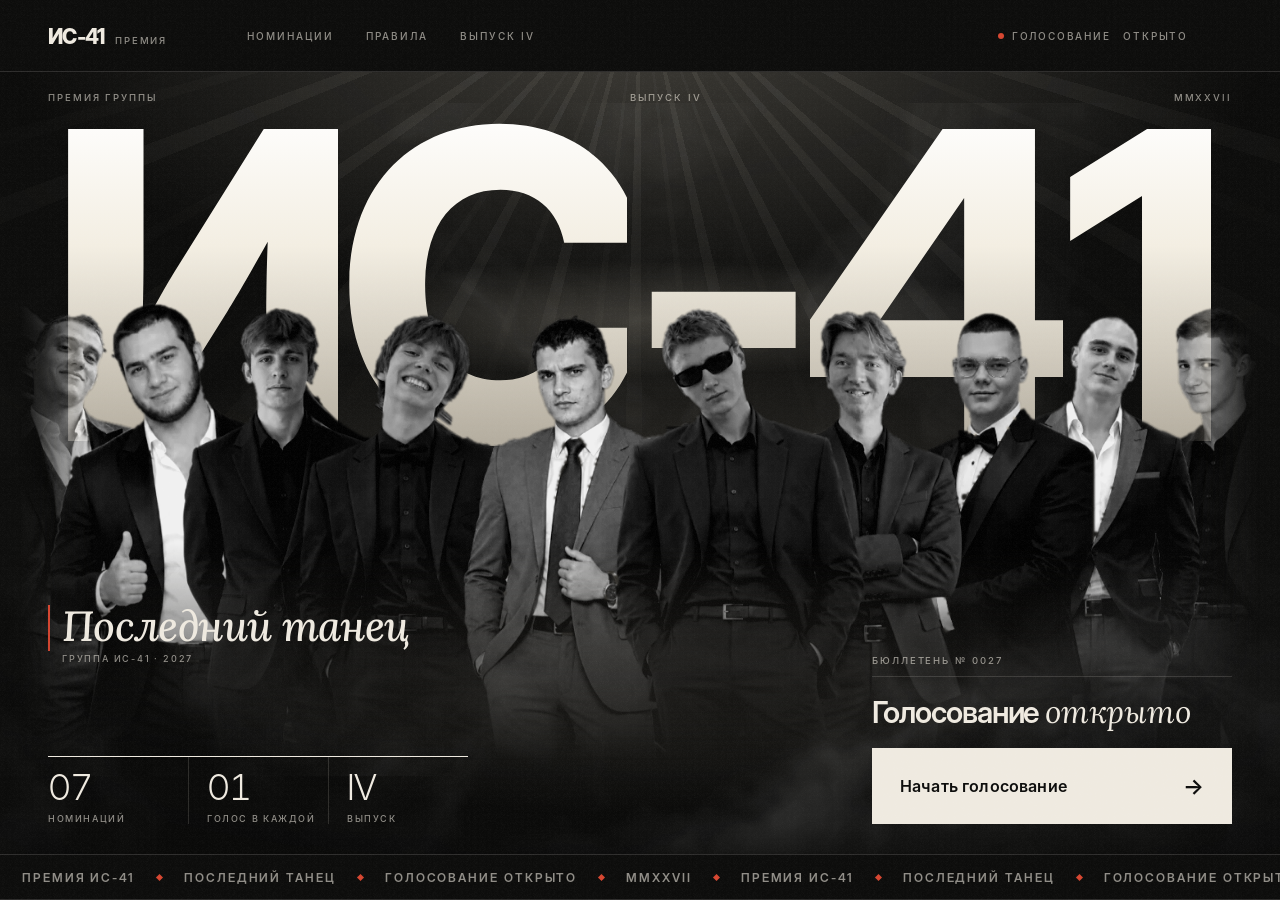
==== index.html @ 2fbb698e "Add files via upload" ====
<!DOCTYPE html>
<html lang="ru">
<head>
    <meta charset="UTF-8">
    <meta name="viewport" content="width=device-width, initial-scale=1.0, maximum-scale=1.0, user-scalable=no">
    <title>Голосование 2027</title>
    <link rel="preload" href="fonts/lx-d800.woff" as="font" type="font/woff" crossorigin><link rel="preload" href="fonts/lx-d600.woff" as="font" type="font/woff" crossorigin><link rel="preload" href="fonts/lx-t400.woff" as="font" type="font/woff" crossorigin><link rel="preload" href="fonts/lx-t500.woff" as="font" type="font/woff" crossorigin>
    <link rel="preconnect" href="https://fonts.googleapis.com">
    <link rel="preconnect" href="https://fonts.gstatic.com" crossorigin>
    <link rel="stylesheet" href="https://fonts.googleapis.com/css2?family=Manrope:wght@400;500;600;700;800&family=Oswald:wght@400;500;600;700&family=Caveat:wght@500;700&family=Playfair+Display+SC:wght@700;900&family=Cormorant+SC:wght@500;600;700&display=swap" media="print" onload="this.media='all'"><noscript><link rel="stylesheet" href="https://fonts.googleapis.com/css2?family=Manrope:wght@400;500;600;700;800&family=Oswald:wght@400;500;600;700&family=Caveat:wght@500;700&family=Playfair+Display+SC:wght@700;900&family=Cormorant+SC:wght@500;600;700&display=swap"></noscript>
    <link rel="stylesheet" href="app.css?v=52">
    <script src="https://telegram.org/js/telegram-web-app.js" defer></script>
</head>
<body>
    <div class="background"></div>
    <div class="portrait-decor" aria-hidden="true">
        <img class="portrait p1" src="photo/Литнарович.jpg" alt="" loading="lazy" decoding="async" fetchpriority="low">
        <img class="portrait p2" src="photo/Лукин.jpg" alt="" loading="lazy" decoding="async" fetchpriority="low">
        <img class="portrait p3" src="photo/Эльчин.jpg" alt="" loading="lazy" decoding="async" fetchpriority="low">
        <img class="portrait p4" src="photo/Куликов.jpg" alt="" loading="lazy" decoding="async" fetchpriority="low">
        <img class="portrait p5" src="photo/Галкин.jpg" alt="" loading="lazy" decoding="async" fetchpriority="low">
        <span class="oscar o1">★</span><span class="oscar o2">★</span><span class="oscar o3">★</span><span class="oscar o4">★</span><span class="oscar o5">★</span>
    </div>

    <audio id="clickSound" preload="none">
        <source src="" type="audio/mp3">
    </audio>
    <audio id="transitionSound" preload="none">
        <source src="" type="audio/mp3">
    </audio>
    <audio id="backgroundMusic" preload="none" loop></audio>

    <div class="container">
        <div class="menu">
            <div class="menu-item" data-info="about">О приложении</div>
            <div class="menu-item" data-info="rules">Правила</div>
        </div>
        <div class="info-panel">
            <p id="info-text"></p>
            <button class="close-info">Закрыть</button>
        </div>

        <div class="music-control" id="musicControl" style="display: none;">
            
            <div class="music-control-menu" id="musicControlMenu" style="display: none;">
                <div class="track-option" data-track="sounds/1.mp3">Королева</div>
                <!--<div class="track-option" data-track=""></div>-->
                <div class="track-option" data-track="">Стоп</div>
            </div>
        </div>


        <div id="tab1" class="tab active">
            <main class="lx" id="heroTop">
                <header class="lx-bar">
                    <a class="lx-mark" href="#heroTop">ИС-41<small>Премия</small></a>
                    <nav class="lx-nav"><a href="#lxIndex">Номинации</a><a href="#lxRule">Правила</a><span>Выпуск IV</span></nav>
                    <span class="lx-live"><i></i><b>Голосование&nbsp;</b>открыто</span>
                </header>
                <section class="lx-cover">
                    <div class="lx-cl"><span>Премия группы</span><span>Выпуск IV</span><span>MMXXVII</span></div>
                    <h2 class="lx-mast" aria-label="ИС-41"><span class="lx-fit">ИС-41</span></h2>
                    <figure class="lx-photo"><div class="lx-pan"><img src="img/group.webp" alt="Группа ИС-41" width="1513" height="600" draggable="false"></div>
                        <figcaption class="lx-cap"><i></i><em>Последний танец</em><small>Группа ИС-41 · 2027</small></figcaption></figure>
                    <dl class="lx-facts"><div><dt>Номинаций</dt><dd>07</dd></div><div><dt>Голос в каждой</dt><dd>01</dd></div><div><dt>Выпуск</dt><dd>IV</dd></div></dl>
                    <div class="lx-hcta"><p class="lx-hk">Бюллетень № 0027</p><p class="lx-hs">Голосование <em>открыто</em></p><button type="button" class="lx-cta lx-cta2" onclick="document.getElementById('nextButton').click()"><span class="l">Начать голосование</span><span class="r"><i aria-hidden="true">→</i></span></button></div>
                </section>
                <div class="lx-tick" aria-hidden="true"><div class="lx-track"><span>Премия ИС-41</span><i></i><span>Последний танец</span><i></i><span>Голосование открыто</span><i></i><span>MMXXVII</span><i></i><span>Премия ИС-41</span><i></i><span>Последний танец</span><i></i><span>Голосование открыто</span><i></i><span>MMXXVII</span><i></i></div></div>
                <section class="lx-body">
                    <div class="lx-intro">
                        <p class="lx-kick"><span>Бюллетень № 0027</span><span>Выбор сообщества</span></p>
                        <h1 class="lx-h1">Голосование <em>открыто</em></h1>
                        <p class="lx-lede">Семь номинаций. В каждой — один твой голос. Решай, кто заберёт свою статуэтку.</p>
                    </div>
                    <div class="lx-index" id="lxIndex">
                        <div class="lx-ih"><span>Содержание</span><span>07</span></div>
                        <ol><li style="--i:0"><span class="n">01</span><span class="t">Самый ходящий</span><span class="a" aria-hidden="true">Старт</span></li><li style="--i:1"><span class="n">02</span><span class="t">Главный прогульщик</span><span class="a" aria-hidden="true">↗</span></li><li style="--i:2"><span class="n">03</span><span class="t">Флешбэк года</span><span class="a" aria-hidden="true">↗</span></li><li style="--i:3"><span class="n">04</span><span class="t">Заводчанин года</span><span class="a" aria-hidden="true">↗</span></li><li style="--i:4"><span class="n">05</span><span class="t">Прилежный студент</span><span class="a" aria-hidden="true">↗</span></li><li style="--i:5"><span class="n">06</span><span class="t">Машина года</span><span class="a" aria-hidden="true">↗</span></li><li style="--i:6"><span class="n">07</span><span class="t">Король группы</span><span class="a" aria-hidden="true">↗</span></li></ol>
                        <button class="lx-cta" id="nextButton" type="button"><span class="l">Начать голосование</span><span class="r"><em>01 — 07</em><i aria-hidden="true">→</i></span></button>
                        <p class="lx-rule" id="lxRule"><b>Голос решает.</b> Один человек — один выбор. Без права на «передумал».</p>
                    </div>
                </section>
                <footer class="lx-foot"><span>© ИС-41, 2027</span><span>Люди. Истории. Легенды.</span></footer>
            </main>
        </div>

        <div id="tab3" class="tab">
            <div class="voting-heading">
                <div><div class="section-eyebrow">ПРЕМИЯ • 2027</div><h1>Твой выбор</h1></div>
                <div class="step-counter"><span id="currentStep">01</span><i>/</i><span>07</span></div>
            </div>
            <div class="progress-track"><span id="progressFill"></span></div>
            <p class="voting-hint" id="votingHint">Выбери одного номинанта — и перейдём дальше.</p>

            <div class="nomination-frame" data-nomination="Ходящий" data-fifa="1">
                <div class="nomination-banner">Ужас</div>
                <div class="row-title"><center>Самый Ходящий</center></div>
                <div class="nominee-subblock">
                    <div class="nominee" data-nominee="Алиев" data-row="Ходящий">
                        <div class="nominee-front">
                            <img src="photo/СамыйХодящий/Алиев.png" alt="Алиев Александр" loading="lazy" decoding="async">
                            <h3>Алиев Александр</h3>
                        </div>
                        <div class="nominee-back">
                            <div class="nominee-description">Алиев Александр — человек, ради которого турникет учится открываться заранее. Четыре года он проходил в университет в одно и то же время, и вахтёры сверяли по нему часы.

Пока остальные придумывали, почему сегодня «можно и не идти», Саша уже стоял у двери аудитории. Не потому что волновался, а потому что так заведено: пропуск приложил — день начался.

Его посещаемость никогда не была подвигом. Она была нормой, как закон Ома или чай в буфете. Преподаватели давно перестали отмечать его отдельно: если пара идёт, значит, Алиев где-то в третьем ряду.

Четыре года, восемь семестров и ни одного «забери за меня пропуск». Некоторые просто приходят на пары. Александр — в них живёт.</div>
                            <button class="vote-action">Голосовать</button>
                        </div>
                    </div>
                    <div class="nominee" data-nominee="Галкин" data-row="Ходящий">
                        <div class="nominee-front">
                            <img src="photo/СамыйХодящий/Галкин.png" alt="Галкин Виталий" loading="lazy" decoding="async">
                            <h3>Галкин Виталий</h3>
                        </div>
                        <div class="nominee-back">
                            <div class="nominee-description">Галкин Виталий — это тот, кто ходил на пары так, будто подписал с расписанием кровный договор. Четыре года. Почти без пропусков.

Он не устраивал драм, не искал отговорок. Пара — значит пара. Утро, зима, дождь, похмелье после чужого дня рождения — неважно. Виталий вставал, шёл и садился на своё место. Обычно сбоку, поближе к окну, чтобы никто не трогал.

На лекциях он не спал. Нет, серьёзно. Даже когда преподаватель читал монотонно и полгруппы уже витала в облаках, Галкин сидел с открытыми глазами. Иногда записывал. Иногда просто смотрел в одну точку. Но был здесь.

Его почти никогда не спрашивали, почему он пришёл. Спрашивали, почему он *не* пришёл — если такое случалось. А случалось редко. И каждый раз это было событием: «Галкина нет? Он заболел? Что-то серьёзное?»

К четвёртому курсу Виталий стал чем-то вроде мебели. Не в плохом смысле. Надёжной, привычной мебели, без которой аудитория выглядела бы пустой. Приходишь — а он уже там. Уходишь — он ещё дописывает. Стабильность в чистом виде.

Диплом он защитил без пафоса. Просто пришёл, ответил, сел. Как и все четыре года.</div>
                            <button class="vote-action">Голосовать</button>
                        </div>
                    </div>
                    <div class="nominee winner" data-nominee="Литнарович Кирилл" data-row="Самый Ходящий" data-video="videos/candidates/2.mp4">
                        
                        <div class="nominee-front">
                            <img src="photo/СамыйХодящий/литнарович.png" alt="Литнарович Кирилл" loading="lazy" decoding="async">
                            <h3>Литнарович Кирилл</h3>
                        </div>
                        <div class="nominee-back">
                            <div class="nominee-description">Кирилл — это человек-стабильность. Пока вокруг кипят страсти, меняются дедлайны, горят проекты и кто-то отчаянно пытается закрыть сессию за три дня, Кирилл просто ходит на пары. Все четыре года он был незыблемым элементом университетской экосистемы. Если в аудитории стоит знакомый силуэт, значит, либо началась пара, либо заканчивается перемена. Он не прогуливал. Точнее, он почти не прогуливал. У него была железная причина отсутствовать: болезнь, форс-мажор или всемирный потоп. Но даже если он болел, он был в чате и спрашивал: «Что задали?» — просто чтобы держать руку на пульсе.
                            Его утро — это ритуал. Неспешный, но четкий. Кофе, дорога, лекция. Он не бежал сломя голову, потому что не опаздывал. Он не сидел в телефоне на первой паре, потому что слушал. Конспекты Кирилла — это отдельный вид искусства. Они не были красивыми, но там было всё. Он писал как стенографист: быстро, внятно и, главное, по делу.
                            Одногруппники к третьему курсу смирились: Кирилл — совесть группы. Когда кто-то хотел забить на первую пару, ему говорили: «Ну ты как хочешь, а Кирилл уже в аудитории». Он не читал нотаций, не стыдил. Он просто был там. Его присутствие действовало лучше любого куратора. Глядя на его спокойное лицо, даже самый ленивый студент вздыхал и открывал тетрадь.
                            За четыре года он стал легендой. Не потому что был гением или душой компании (хотя и тем, и другим отчасти тоже), а потому что выдержал этот марафон. Он прошел через скучные лекции, где преподаватель читал с листа, через семинары, где никто не готов, через утренние пары в минус двадцать и вечерние пары, когда мозг уже кипит.
                            Когда пришло время получать диплом, кто-то пошутил: «Кирилл, ты можешь не приходить на вручение. Ты и так тут уже четыре года без выходных».
                            Он улыбнулся. Он пришел. Конечно, пришел. Это же Кирилл.</div>
                            <button class="vote-action">Голосовать</button>
                        </div>
                    </div>
                    <div class="nominee" data-nominee="Голиков Матвей" data-row="Самый Ходящий">
                        <div class="nominee-front">
                            <img src="photo/СамыйХодящий/Голиков.png" alt="Голиков Матвей" loading="lazy" decoding="async">
                            <h3>Голиков Матвей</h3>
                        </div>
                        <div class="nominee-back">
                            <div class="nominee-description">Голиков Матвей ездит на пары как по расписанию метро: без суеты, по маршруту, с точностью до минуты. Восемь семестров — восемь станций, и ни одной он не проехал мимо.

Пробки, дождь, принципиально плохой день — Матвей садится и едет. Опоздания бывают у остальных; у него бывают «задержки на линии», и то редко.

Он знает, где в аудитории лучше розетка, какая лекция заканчивается раньше и в какой день в буфете вкусные пирожки. Всё это не от лени, а от внимательного отношения к маршруту.

Конечная станция — диплом. Матвей едет к ней с тем же спокойным лицом, с каким пришёл на первую пару. Двери закрываются. Следующая — выпуск.</div>
                            <button class="vote-action">Голосовать</button>
                        </div>
                    </div>
                    <div class="nominee" data-nominee="Куликов Виталий" data-row="Самый Ходящий">
                        <div class="nominee-front">
                            <img src="photo/СамыйХодящий/Куликов.png" alt="Куликов Виталий" loading="lazy" decoding="async">
                            <h3>Куликов Виталий</h3>
                        </div>
                        <div class="nominee-back">
                            <div class="nominee-description">Куликов Виталий — человек, у которого будильник боится не прозвенеть. Он просыпается ещё до звонка, потому что знает: первая пара не ждёт.

Четыре года одного и того же утра: умылся, собрался, вышел. Без драм, без «ещё пять минут» и без вечного «я уже подъезжаю», когда на самом деле только встал. Если Виталий сказал «буду к началу», он будет за минуту до.

Преподаватели замечали: стоит Куликову появиться в дверях — на часах 8:29. Группа проверяла: сверяла часы по нему и, удивительно, они сходились.

Некоторые считают время. Виталий им управляет — ровно до звонка.</div>
                            <button class="vote-action">Голосовать</button>
                        </div>
                    </div>
                    <div class="nominee" data-nominee="Берсенев Илья" data-row="Самый Ходящий">
                        <div class="nominee-front">
                            <img src="photo/СамыйХодящий/Берсенев.png" alt="Берсенев Илья" loading="lazy" decoding="async">
                            <h3>Берсенев Илья</h3>
                        </div>
                        <div class="nominee-back">
                            <div class="nominee-description">Берсенев Илья — главный печатный довод в споре «а ходит ли он на пары». Достаточно открыть зачётку: отметок там столько, что штамп давно стал частью его личного стиля.

Он не из тех, кто показывается раз в семестр для галочки. Илья приходит регулярно и без объявлений — как налоги и дедлайны. Стабильно, тихо, с тетрадью под мышкой.

В деканате его знают в лицо и без фамилии: «вон тот, у которого всё в порядке». Это высшая степень доверия, на которую способна кафедра.

Четыре года — это не про героизм. Это про то, как восемь раз подряд получить подпись и ни разу не потерять зачётку.</div>
                            <button class="vote-action">Голосовать</button>
                        </div>
                    </div>
                </div>
            </div>

            <div class="nomination-frame" data-nomination="Прогульщик" data-wanted="1">
                <div class="nomination-banner">Больница</div>
                <div class="row-title"><center>Главный прогульщик</center></div>
                <div class="nominee-subblock">
                    <div class="nominee" data-nominee="Полякова Екатерина " data-row="Главный прогульщик">
                        <div class="nominee-front">
                            <img src="photo/Другие/Полякова.jpg" alt="Полякова Екатерина" loading="lazy" decoding="async">
                            <h3>Полякова Екатерина</h3>
                        </div>
                        <div class="nominee-back">
                            <div class="nominee-description">Четыре года упорного труда — и вот результат: доведенный до автоматизма навык отсутствовать. Награждается за оптимизацию учебного процесса и личный рекорд «Я не приду, но вы держитесь».</div>
                            <button class="vote-action">Голосовать</button>
                        </div>
                    </div>
                    <div class="nominee" data-nominee="Иванова Маргарита" data-row="Главный прогульщик">
                        <div class="nominee-front">
                            <img src="photo/Другие/Рита.jpg" alt="Иванова Маргарита" loading="lazy" decoding="async">
                            <h3>Иванова Маргарита</h3>
                        </div>
                        <div class="nominee-back">
                            <div class="nominee-description">За выдающиеся способности к самоорганизации вне учебного процесса и умение находить вдохновение там, где нет пар. Рита мастерски доказала: главное — не количество посещённых занятий, а уверенность в том, что ты всё успеешь. Её философия проста и гениальна: «Если меня нет на паре — значит, я занята чем-то важным. Или просто сплю». Награждается за стабильность, харизму и умение появляться именно тогда, когда это действительно нужно.</div>
                            <button class="vote-action">Голосовать</button>
                        </div>
                    </div>
                    <div class="nominee" data-nominee="Фролов Андрей" data-row="Главный прогульщик">
                        <div class="nominee-front">
                            <img src="photo/Другие/Фролов.jpg" alt="Фролов Андрей" loading="lazy" decoding="async">
                            <h3>Фролов Андрей</h3>
                        </div>
                        <div class="nominee-back">
                            <div class="nominee-description">Фролов Андрей знает расписание лучше деканата — и ровно поэтому умеет его обходить. Он помнит, в какой аудитории скрипит дверь, на каком этаже дежурит вахтёр и сколько секунд преподаватель смотрит на доску, прежде чем обернуться.

Побег с пары для него не импровизация, а операция. Тихо встал, тихо вышел, тихо оказался уже где-то совсем в другом месте. Приходится признать: талант.

Одногруппники до сих пор спорят: он действительно был на паре или это просто его куртка висела на стуле? Версия с курткой набирает голоса.

Награда за стелс, терпение и умение исчезать, пока все смотрят на доску.</div>
                            <button class="vote-action">Голосовать</button>
                        </div>
                    </div>
                    <div class="nominee" data-nominee="Самсонов Константин" data-row="Главный прогульщик">
                        <div class="nominee-front">
                            <img src="photo/Другие/Самсонов.png" alt="Самсонов Константин" loading="lazy" decoding="async">
                            <h3>Самсонов Константин</h3>
                        </div>
                        <div class="nominee-back">
                            <div class="nominee-description">Самсонов Константин не прогуливает — он «выезжает по делам». Дела обычно связаны с четырьмя колёсами, одним гаражом и обещанием вернуться «минут через двадцать». Через двадцать минут пара заканчивается.

Он внятно объяснит, почему ВАЗ-2112 важнее лекции по теории вероятностей: у машины шансы завестись с первого раза пятьдесят на пятьдесят, а лекция будет и завтра.

В группе знают закон: если в чате написано «я уже еду», Костя в этот момент выкручивает какую-то гайку. Зато если приходит, то пахнет бензином и счастьем.

Награда за преданность делу, не имеющему отношения к паре.</div>
                            <button class="vote-action">Голосовать</button>
                        </div>
                    </div>
                    <div class="nominee" data-nominee="Караев Эльчин" data-row="Главный прогульщик">
                        <div class="nominee-front">
                            <img src="photo/Другие/Эльчин.jpg" alt="Караев Эльчин" loading="lazy" decoding="async">
                            <h3>Караев Эльчин</h3>
                        </div>
                        <div class="nominee-back">
                            <div class="nominee-description">Караев Эльчин — легенда с двумя сезонами: «Присутствие» и «Отсутствие». Первые два курса он ходил так, что календарь можно было сверять по нему. А потом наступил третий — и Эльчин растворился.

Никаких громких заявлений и прощаний. Просто в один день место у стены оказалось пустым, и оно оставалось пустым весь год. Преподаватели вздыхали, группа привыкала, а в списках он числился строго исправно.

Но на четвёртом курсе он вернулся — как сериал, который все давно считали закрытым. Сел на то же место и сделал вид, что никуда не уходил.

Награда за самый эффектный уход и самое неожиданное возвращение.</div>
                            <button class="vote-action">Голосовать</button>
                        </div>
                    </div>
                    <div class="nominee" data-nominee="Сенченко Дмитрий" data-row="Главный прогульщик">
                        <div class="nominee-front">
                            <img src="photo/Другие/Сенченко.jpg" alt="Сенченко Дмитрий" loading="lazy" decoding="async">
                            <h3>Сенченко Дмитрий</h3>
                        </div>
                        <div class="nominee-back">
                            <div class="nominee-description">Сенченко Дмитрий никогда не опаздывает — он просто едет не туда. Его Granta знает дорогу к автомойке, заправке, шиномонтажу и ещё одному месту, о котором все молчат. Только к нужной аудитории она почему-то ехать не хочет.

Дима занят всегда. Если не едет — значит, паркуется. Если не паркуется — значит, ищет, где припарковаться. А если ничем не занят, то, скорее всего, уже уехал.

Его можно было ждать, как автобус в дождь: все смотрят на дорогу, а он где-то в соседнем районе делает полезное дело.

Награда за скорость, манёвренность и умение объехать любую аудиторию по кругу.</div>
                            <button class="vote-action">Голосовать</button>
                        </div>
                    </div>
                </div>
            </div>

            <div class="nomination-frame" data-nomination="Флешбэк" data-flash="1">
                <div class="nomination-banner">Память</div>
                <div class="row-title"><center>Флешбэк года</center></div>
                <div class="nominee-subblock">
                    <div class="nominee winner" data-nominee="Караев Эльчин" data-row="Флешбэк года">
                        <div class="nominee-front">
                            <img src="photo/Другие/Эльчин.jpg" alt="Караев Эльчин" loading="lazy" decoding="async">
                            <h3>Караев Эльчин</h3>
                        </div>
                        <div class="nominee-back">
                            <div class="nominee-description"></div>
                            <button class="vote-action">Голосовать</button>
                        </div>
                    </div>
                    <div class="nominee" data-nominee="Лукин Александр" data-row="Флешбэк года">
                        <div class="nominee-front">
                            <img src="photo/Другие/Лукин.jpg" alt="Лукин Александр" loading="lazy" decoding="async">
                            <h3>Лукин Александр</h3>
                        </div>
                        <div class="nominee-back">
                            <div class="nominee-description"></div>
                            <button class="vote-action">Голосовать</button>
                        </div>
                    </div>
                    <div class="nominee" data-nominee="Сериков Александр" data-row="Флешбэк года">
                        <div class="nominee-front">
                            <img src="photo/Другие/Тигр.jpg" alt="Сериков Александр" loading="lazy" decoding="async">
                            <h3>Сериков Александр</h3>
                        </div>
                        <div class="nominee-back">
                            <div class="nominee-description"></div>
                            <button class="vote-action">Голосовать</button>
                        </div>
                    </div>
                    <div class="nominee" data-nominee="Литнарович Кирилл" data-row="Флешбэк года">
                        <div class="nominee-front">
                            <img src="photo/Другие/литнарович.jpg" alt="Литнарович Кирилл" loading="lazy" decoding="async">
                            <h3>Литнарович Кирилл</h3>
                        </div>
                        <div class="nominee-back">
                            <div class="nominee-description"></div>
                            <button class="vote-action">Голосовать</button>
                        </div>
                    </div>
                    <div class="nominee" data-nominee="Куликов Виталий" data-row="Флешбэк года">
                        <div class="nominee-front">
                            <img src="photo/Другие/Куликов.jpg" alt="Куликов Виталий" loading="lazy" decoding="async">
                            <h3>Куликов Виталий</h3>
                        </div>
                        <div class="nominee-back">
                            <div class="nominee-description"></div>
                            <button class="vote-action">Голосовать</button>
                        </div>
                    </div>
                </div>
            </div>

            <div class="nomination-frame" data-nomination="Прорыв" data-zavod="1">
                <div class="nomination-banner">Люблю заводик</div>
                <div class="row-title"><center>Заводчанин года</center></div>
                <div class="nominee-subblock">
                    <div class="nominee" data-nominee="Голиков Матвей" data-row="Заводчанин года" data-plant="gotek">
                        <div class="nominee-front">
                            <img src="photo/Завод/Gotek/Голиков.png" alt="Голиков Матвей" loading="lazy" decoding="async">
                            <h3>Голиков Матвей</h3>
                        </div>
                        <div class="nominee-back">
                            <div class="nominee-description"></div>
                            <button class="vote-action">Голосовать</button>
                        </div>
                    </div>
                    <div class="nominee" data-nominee="Караев Эльчин" data-row="Заводчанин года" data-plant="gotek">
                        <div class="nominee-front">
                            <img src="photo/Завод/Gotek/Караев.png" alt="Караев Эльчин" loading="lazy" decoding="async">
                            <h3>Караев Эльчин</h3>
                        </div>
                        <div class="nominee-back">
                            <div class="nominee-description"></div>
                            <button class="vote-action">Голосовать</button>
                        </div>
                    </div>
                    <div class="nominee" data-nominee="Лукин Александр" data-row="Заводчанин года" data-plant="gotek">
                        <div class="nominee-front">
                            <img src="photo/Завод/Gotek/Лукин.png" alt="Лукин Александр" loading="lazy" decoding="async">
                            <h3>Лукин Александр</h3>
                        </div>
                        <div class="nominee-back">
                            <div class="nominee-description"></div>
                            <button class="vote-action">Голосовать</button>
                        </div>
                    </div>
                    <div class="nominee" data-nominee="Сериков Александр" data-row="Заводчанин года" data-plant="gotek">
                        <div class="nominee-front">
                            <img src="photo/Завод/Gotek/Сериков.png" alt="Сериков Александр" loading="lazy" decoding="async">
                            <h3>Сериков Александр</h3>
                        </div>
                        <div class="nominee-back">
                            <div class="nominee-description"></div>
                            <button class="vote-action">Голосовать</button>
                        </div>
                    </div>
                    <div class="nominee" data-nominee="Чертовских Андрей" data-row="Заводчанин года" data-plant="gotek">
                        <div class="nominee-front">
                            <img src="photo/Завод/Gotek/Чертовских.jpg" alt="Чертовских Андрей" loading="lazy" decoding="async">
                            <h3>Чертовских Андрей</h3>
                        </div>
                        <div class="nominee-back">
                            <div class="nominee-description"></div>
                            <button class="vote-action">Голосовать</button>
                        </div>
                    </div>
                    <div class="nominee" data-nominee="Берсенев Илья" data-row="Заводчанин года" data-plant="moloko">
                        <div class="nominee-front">
                            <img src="photo/Завод/Молоко/Берсенев .png" alt="Берсенев Илья" loading="lazy" decoding="async">
                            <h3>Берсенев Илья</h3>
                        </div>
                        <div class="nominee-back">
                            <div class="nominee-description"></div>
                            <button class="vote-action">Голосовать</button>
                        </div>
                    </div>
                    <div class="nominee" data-nominee="Полякова Екатерина" data-row="Заводчанин года" data-plant="moloko">
                        <div class="nominee-front">
                            <img src="photo/Завод/Молоко/Полякова.png" alt="Полякова Екатерина" loading="lazy" decoding="async">
                            <h3>Полякова Екатерина</h3>
                        </div>
                        <div class="nominee-back">
                            <div class="nominee-description"></div>
                            <button class="vote-action">Голосовать</button>
                        </div>
                    </div>
                    <div class="nominee" data-nominee="Сенченко Дмитрий" data-row="Заводчанин года" data-plant="moloko">
                        <div class="nominee-front">
                            <img src="photo/Завод/Молоко/Сенченко .png" alt="Сенченко Дмитрий" loading="lazy" decoding="async">
                            <h3>Сенченко Дмитрий</h3>
                        </div>
                        <div class="nominee-back">
                            <div class="nominee-description"></div>
                            <button class="vote-action">Голосовать</button>
                        </div>
                    </div>
                    <div class="nominee" data-nominee="Куликов Виталий" data-row="Заводчанин года" data-plant="evolute">
                        <div class="nominee-front">
                            <img src="photo/Завод/Evolute/Куликов.png" alt="Куликов Виталий" loading="lazy" decoding="async">
                            <h3>Куликов Виталий</h3>
                        </div>
                        <div class="nominee-back">
                            <div class="nominee-description"></div>
                            <button class="vote-action">Голосовать</button>
                        </div>
                    </div>
                    <div class="nominee" data-nominee="Сидоров Никита" data-row="Заводчанин года" data-plant="evolute">
                        <div class="nominee-front">
                            <img src="photo/Завод/Evolute/Сидоров.png" alt="Сидоров Никита" loading="lazy" decoding="async">
                            <h3>Сидоров Никита</h3>
                        </div>
                        <div class="nominee-back">
                            <div class="nominee-description"></div>
                            <button class="vote-action">Голосовать</button>
                        </div>
                    </div>
                    <div class="nominee" data-nominee="Фролов Андрей" data-row="Заводчанин года" data-plant="evolute">
                        <div class="nominee-front">
                            <img src="photo/Завод/Evolute/Фролов .png" alt="Фролов Андрей" loading="lazy" decoding="async">
                            <h3>Фролов Андрей</h3>
                        </div>
                        <div class="nominee-back">
                            <div class="nominee-description"></div>
                            <button class="vote-action">Голосовать</button>
                        </div>
                    </div>
                </div>
            </div>

            <div class="nomination-frame" data-nomination="Прилежный" data-student="1">
                <div class="nomination-banner">Кому сегодня?</div>
                <div class="row-title"><center>Прилежный студент</center></div>
                <div class="nominee-subblock">
                    <div class="nominee winner" data-nominee="Галкин Виталий" data-row="Прилежный студент" data-video="videos/candidates/roldugin-spokoyniy.mp4">
                        <div class="nominee-front">
                            <img src="photo/Другие/Галкин.jpg" alt="Галкин Виталий" loading="lazy" decoding="async">
                            <h3>Галкин Виталий</h3>
                        </div>
                        <div class="nominee-back">
                            <div class="nominee-description"></div>
                            <button class="vote-action">Голосовать</button>
                        </div>
                    </div>
                    <div class="nominee" data-nominee="Голиков Матвей" data-row="Прилежный студент">
                        <div class="nominee-front">
                            <img src="photo/Другие/Голиков.jpg" alt="Голиков Матвей" loading="lazy" decoding="async">
                            <h3>Голиков Матвей</h3>
                        </div>
                        <div class="nominee-back">
                            <div class="nominee-description"></div>
                            <button class="vote-action">Голосовать</button>
                        </div>
                    </div>
                    <div class="nominee" data-nominee="Алиев Александр" data-row="Прилежный студент">
                        <div class="nominee-front">
                            <img src="photo/Другие/Алиев.jpg" alt="Алиев Александр" loading="lazy" decoding="async">
                            <h3>Алиев Александр</h3>
                        </div>
                        <div class="nominee-back">
                            <div class="nominee-description"></div>
                            <button class="vote-action">Голосовать</button>
                        </div>
                    </div>
                    <div class="nominee" data-nominee="Сидоров Никита" data-row="Прилежный студент">
                        <div class="nominee-front">
                            <img src="photo/Другие/Сидоров.jpg" alt="Сидоров Никита" loading="lazy" decoding="async">
                            <h3>Сидоров Никита</h3>
                        </div>
                        <div class="nominee-back">
                            <div class="nominee-description"></div>
                            <button class="vote-action">Голосовать</button>
                        </div>
                    </div>
                    <div class="nominee" data-nominee="Иванова Маргарита" data-row="Прилежный студент">
                        <div class="nominee-front">
                            <img src="photo/Другие/Рита.jpg" alt="Иванова Маргарита" loading="lazy" decoding="async">
                            <h3>Иванова Маргарита</h3>
                        </div>
                        <div class="nominee-back">
                            <div class="nominee-description"></div>
                            <button class="vote-action">Голосовать</button>
                        </div>
                    </div>
                    <div class="nominee" data-nominee="Чертовских Андрей" data-row="Прилежный студент">
                        <div class="nominee-front">
                            <img src="photo/Другие/Чертовских.jpg" alt="Чертовских Андрей" loading="lazy" decoding="async">
                            <h3>Чертовских Андрей</h3>
                        </div>
                        <div class="nominee-back">
                            <div class="nominee-description"></div>
                            <button class="vote-action">Голосовать</button>
                        </div>
                    </div>
                </div>
            </div>

            <div class="nomination-frame" data-nomination="Машина" data-garage="1">
                <div class="nomination-banner">Ржавчина</div>
                <div class="row-title"><center>Машина года</center></div>
                <div class="nominee-subblock">
                    <div class="nominee" data-nominee="Галкин Виталий" data-row="Машина года">
                        <div class="nominee-front">
                            <img src="photo/Галкин.jpg" alt="Галкин Виталий" loading="lazy" decoding="async">
                            <h3>Галкин Виталий</h3>
                        </div>
                        <div class="nominee-back">
                            <div class="nominee-description"></div>
                            <button class="vote-action">Голосовать</button>
                        </div>
                    </div>
                    <div class="nominee" data-nominee="Сенченко Дмитрий" data-row="Машина года">
                        <div class="nominee-front">
                            <img src="photo/Сенченко.jpg" alt="Сенченко Дмитрий" loading="lazy" decoding="async">
                            <h3>Сенченко Дмитрий</h3>
                        </div>
                        <div class="nominee-back">
                            <div class="nominee-description"></div>
                            <button class="vote-action">Голосовать</button>
                        </div>
                    </div>
                    <div class="nominee" data-nominee="Фролов Андрей" data-row="Машина года">
                        <div class="nominee-front">
                            <img src="photo/Фролов.jpg" alt="Фролов Андрей" loading="lazy" decoding="async">
                            <h3>Фролов Андрей</h3>
                        </div>
                        <div class="nominee-back">
                            <div class="nominee-description"></div>
                            <button class="vote-action">Голосовать</button>
                        </div>
                    </div>
                    <div class="nominee" data-nominee="Самсонов Константин" data-row="Машина года">
                        <div class="nominee-front">
                            <img src="photo/Самсонов.png" alt="Самсонов Константин" loading="lazy" decoding="async">
                            <h3>Самсонов Константин</h3>
                        </div>
                        <div class="nominee-back">
                            <div class="nominee-description"></div>
                            <button class="vote-action">Голосовать</button>
                        </div>
                    </div>
                    <div class="nominee" data-nominee="Куликов Виталий" data-row="Машина года">
                        <div class="nominee-front">
                            <img src="photo/Куликов.jpg" alt="Куликов Виталий" loading="lazy" decoding="async">
                            <h3>Куликов Виталий</h3>
                        </div>
                        <div class="nominee-back">
                            <div class="nominee-description"></div>
                            <button class="vote-action">Голосовать</button>
                        </div>
                    </div>
                    <div class="nominee" data-nominee="Сериков Александр" data-row="Машина года">
                        <div class="nominee-front">
                            <img src="photo/Другие/Тигр.jpg" alt="Сериков Александр" loading="lazy" decoding="async">
                            <h3>Сериков Александр</h3>
                        </div>
                        <div class="nominee-back">
                            <div class="nominee-description"></div>
                            <button class="vote-action">Голосовать</button>
                        </div>
                    </div>
                </div>
            </div>

            <div class="nomination-frame" data-nomination="Пара" data-theme="Победитель" data-trophy="1">
                <div class="nomination-banner">Все — рыцари. Трон пуст</div>
                <div class="row-title"><center>Король Группы</center></div>
                <div class="nominee-subblock">
                    <div class="nominee" data-nominee="Алиев Александр" data-row="Король Группы">
                        <div class="nominee-front">
                            <img src="photo/КорольГруппы/Алиев.jpg" alt="Алиев Александр" loading="lazy" decoding="async">
                            <h3>Алиев Александр</h3>
                        </div>
                        <div class="nominee-back">
                            <div class="nominee-description">Скоро</div>
                            <button class="vote-action">Голосовать</button>
                        </div>
                    </div>
                    <div class="nominee" data-nominee="Берсенёв Илья" data-row="Король Группы">
                        <div class="nominee-front">
                            <img src="photo/КорольГруппы/Берсенев.png" alt="Берсенёв Илья" loading="lazy" decoding="async">
                            <h3>Берсенёв Илья</h3>
                        </div>
                        <div class="nominee-back">
                            <div class="nominee-description">Скоро</div>
                            <button class="vote-action">Голосовать</button>
                        </div>
                    </div>
                    <div class="nominee" data-nominee="Галкин Виталий" data-row="Король Группы">
                        <div class="nominee-front">
                            <img src="photo/КорольГруппы/Галкин.png" alt="Галкин Виталий" loading="lazy" decoding="async">
                            <h3>Галкин Виталий</h3>
                        </div>
                        <div class="nominee-back">
                            <div class="nominee-description">Скоро</div>
                            <button class="vote-action">Голосовать</button>
                        </div>
                    </div>
                    <div class="nominee" data-nominee="Голиков Матвей" data-row="Король Группы">
                        <div class="nominee-front">
                            <img src="photo/КорольГруппы/Голиков.png" alt="Голиков Матвей" loading="lazy" decoding="async">
                            <h3>Голиков Матвей</h3>
                        </div>
                        <div class="nominee-back">
                            <div class="nominee-description">Скоро</div>
                            <button class="vote-action">Голосовать</button>
                        </div>
                    </div>
                    <div class="nominee" data-nominee="Иванова Маргарита" data-row="Король Группы">
                        <div class="nominee-front">
                            <img src="photo/КорольГруппы/" alt="Иванова Маргарита" loading="lazy" decoding="async">
                            <h3>Иванова Маргарита</h3>
                        </div>
                        <div class="nominee-back">
                            <div class="nominee-description">Скоро</div>
                            <button class="vote-action">Голосовать</button>
                        </div>
                    </div>
                    <div class="nominee" data-nominee="Караев Эльчин" data-row="Король Группы">
                        <div class="nominee-front">
                            <img src="photo/КорольГруппы/Караев.png" alt="Караев Эльчин" loading="lazy" decoding="async">
                            <h3>Караев Эльчин</h3>
                        </div>
                        <div class="nominee-back">
                            <div class="nominee-description">Скоро</div>
                            <button class="vote-action">Голосовать</button>
                        </div>
                    </div>
                    <div class="nominee" data-nominee="Куликов Виталий" data-row="Король Группы">
                        <div class="nominee-front">
                            <img src="photo/КорольГруппы/Куликов.png" alt="Куликов Виталий" loading="lazy" decoding="async">
                            <h3>Куликов Виталий</h3>
                        </div>
                        <div class="nominee-back">
                            <div class="nominee-description">Скоро</div>
                            <button class="vote-action">Голосовать</button>
                        </div>
                    </div>
                    <div class="nominee" data-nominee="Литнарович Кирилл" data-row="Король Группы">
                        <div class="winner-banner">Победитель в номинациях "Тоскик года" 2024,2025; "Воздухан года" 2025; "Канал года" 2025</div>
                        <div class="nominee-front">
                            <img src="photo/КорольГруппы/Литнарович.png" alt="Литнарович Кирилл" loading="lazy" decoding="async">
                            <h3>Литнарович Кирилл</h3>
                        </div>
                        <div class="nominee-back">
                            <div class="nominee-description">Кирилл Литнарович — человек, который два года подряд был «тоскиком года», в 2025-м стал ещё и «воздуханом» и «каналом года», Четыре титула за два года — и всё равно в этом зале он такой же рыцарь, как все остальные. Корону не наследуют и не выслуживают: её отдаёт группа.</div>
                            <button class="vote-action">Голосовать</button>
                        </div>
                    </div>
                    <div class="nominee" data-nominee="Лукин Александр" data-row="Король Группы">
                        <div class="winner-banner">Победитель в номинациях "Оператор года" 2025; "Канал года" 2025</div>
                        <div class="nominee-front">
                            <img src="photo/КорольГруппы/Лукин.png" alt="Лукин Александр" loading="lazy" decoding="async">
                            <h3>Лукин Александр</h3>
                        </div>
                        <div class="nominee-back">
                            <div class="nominee-description">Александр Лукин.** В 2025-м он стал «Оператором года» и «Каналом года» одновременно. Не потому что громко заявлял о себе, а потому что молча делал то, что другие только обещают. Он ловил кадры, которые остаются в памяти, строил канал, в который хочется возвращаться, и делал это с такой точностью и вкусом, что спорить о главной номинации уже просто бессмысленно. Настоящий победитель — это не тот, кто собирает лайки, а тот, кто создаёт картинку и пространство, без которых всё остальное теряет смысл. Александр Лукин уже доказал: оператор может быть художником, а канал — целым миром. Он не претендует на победу. Он её уже забрал. **Лукин. Победитель. По праву.</div>
                            <button class="vote-action">Голосовать</button>
                        </div>
                    </div>
                    <div class="nominee" data-nominee="Полякова Екатерина" data-row="Король Группы">
                        <div class="nominee-front">
                            <img src="photo/КорольГруппы/Полякова.png" alt="Полякова Екатерина" loading="lazy" decoding="async">
                            <h3>Полякова Екатерина</h3>
                        </div>
                        <div class="nominee-back">
                            <div class="nominee-description">Скоро</div>
                            <button class="vote-action">Голосовать</button>
                        </div>
                    </div>
                    <div class="nominee" data-nominee="Самсонов Константин" data-row="Король Группы">
                        <div class="nominee-front">
                            <img src="photo/КорольГруппы/Самсонов.png" alt="Самсонов Константин" loading="lazy" decoding="async">
                            <h3>Самсонов Константин</h3>
                        </div>
                        <div class="nominee-back">
                            <div class="nominee-description">Скоро</div>
                            <button class="vote-action">Голосовать</button>
                        </div>
                    </div>
                    <div class="nominee" data-nominee="Сенченко Дмитрий" data-row="Король Группы">
                        <div class="nominee-front">
                            <img src="photo/КорольГруппы/Сенченко .png" alt="Сенченко Дмитрий" loading="lazy" decoding="async">
                            <h3>Сенченко Дмитрий</h3>
                        </div>
                        <div class="nominee-back">
                            <div class="nominee-description">Скоро</div>
                            <button class="vote-action">Голосовать</button>
                        </div>
                    </div>
                    <div class="nominee" data-nominee="Сериков Александр" data-row="Король Группы">
                        <div class="winner-banner">Победитель в номинации "Мем года" 2024, 2025</div>
                        <div class="nominee-front">
                            <img src="photo/КорольГруппы/Сериков.png" alt="Сериков Александр" loading="lazy" decoding="async">
                            <h3>Сериков Александр</h3>
                        </div>
                        <div class="nominee-back">
                            <div class="nominee-description">Александр Сериков. Два года подряд — «Мем года». 2024-й. 2025-й. Без перерыва. Без конкуренции. Он не просто делал мемы. Он создавал язык, на котором разговаривал весь чат. Пока другие пытались быть смешными, Сериков делал так, что смеялись все — и потом ещё долго цитировали. Именно поэтому сейчас, когда речь идёт о главной номинации — «Победитель», — выбирать уже не из кого. Потому что настоящий победитель — это не тот, кто один раз попал в точку. Это тот, кто два года подряд диктовал правила игры. Тот, кто превращал обычный момент в легенду. Тот, чьи мемы жили дольше любого хайпа. Александр Сериков уже доказал: мем может быть сильнее любого заявления, а юмор — настоящим оружием. Он не просит победу. Он её уже забрал. Просто все ещё смеются над его мемами и забывают, кто на самом деле главный. Сериков. Победитель. По праву.</div>
                            <button class="vote-action">Голосовать</button>
                        </div>
                    </div>
                    <div class="nominee" data-nominee="Сидоров Никита" data-row="Король Группы">
                        <div class="nominee-front">
                            <img src="photo/КорольГруппы/Сидоров.png" alt="Сидоров Никита" loading="lazy" decoding="async">
                            <h3>Сидоров Никита</h3>
                        </div>
                        <div class="nominee-back">
                            <div class="nominee-description">Скоро</div>
                            <button class="vote-action">Голосовать</button>
                        </div>
                    </div>
                    <div class="nominee" data-nominee="Фролов Андрей" data-row="Король Группы">
                        <div class="nominee-front">
                            <img src="photo/КорольГруппы/Фролов.png" alt="Фролов Андрей" loading="lazy" decoding="async">
                            <h3>Фролов Андрей</h3>
                        </div>
                        <div class="nominee-back">
                            <div class="nominee-description">Скоро</div>
                            <button class="vote-action">Голосовать</button>
                        </div>
                    </div>
                    <div class="nominee" data-nominee="Чертовских Андрей" data-row="Король Группы">
                        <div class="nominee-front">
                            <img src="photo/КорольГруппы/Чертовских.png" alt="Чертовских Андрей" loading="lazy" decoding="async">
                            <h3>Чертовских Андрей</h3>
                        </div>
                        <div class="nominee-back">
                            <div class="nominee-description">Скоро</div>
                            <button class="vote-action">Голосовать</button>
                        </div>
                    </div>
                </div>
            </div>

            <div id="voteReminder" class="welcome-text" style="margin-bottom: 20px;">
                Пожалуйста, проголосуйте во всех номинациях!
            </div>
            <button class="button submit-button" id="submitVotes">Отправить голос</button>
        </div>

        <div id="tab5" class="tab">
            <h1 id="thankYou" style="display: none;">Спасибо за ваш выбор!</h1>
        </div>
    </div>


    <section class="candidate-modal" id="candidateModal" aria-hidden="true">
      <div class="candidate-dialog" role="dialog" aria-modal="true" aria-labelledby="candidateModalName">
        <div class="candidate-hero" id="candidateHero" aria-hidden="true"><span class="hero-glyph"></span><span class="hero-num"></span><span class="hero-idx"></span></div>
        <button class="candidate-close" id="candidateClose" type="button" aria-label="Закрыть">×</button>
        <div class="candidate-theme-badge" id="candidateThemeBadge"></div>
        <div class="candidate-modal-kicker" id="candidateModalKicker">ДОСЬЕ НОМИНАНТА</div>
        <h2 id="candidateModalName">Кандидат</h2>
        <div class="candidate-tabs" role="tablist" id="candidateTabs">
          <button type="button" class="candidate-tab active" data-pane="historyPane" id="tabHistoryBtn">История</button>
          <button type="button" class="candidate-tab" data-pane="videoPane" id="tabVideoBtn">Видео</button>
        </div>
        <div class="candidate-pane active" id="historyPane">
          <img id="candidateModalPhoto" class="candidate-modal-photo" src="" alt="Фото кандидата">
          <div class="candidate-history-copy"><div class="candidate-category" id="candidateCategory"></div><p id="candidateHistoryText"></p></div>
          <div id="candidateExtraHistory" class="candidate-extra"></div>
        </div>
        <div class="candidate-pane" id="videoPane">
          <video id="candidateVideo" controls playsinline preload="none" muted></video>
          <p class="candidate-video-note" id="candidateVideoNote">Видео кандидата. Нажми ▶, чтобы посмотреть.</p>
          <div id="candidateExtraVideo" class="candidate-extra"></div>
        </div>
        <div class="candidate-modal-actions">
          <button type="button" class="candidate-back" id="candidateBack">Назад к кандидатам</button>
          <button type="button" class="candidate-vote" id="candidateVote">Голосовать за кандидата</button>
        </div>
      </div>
    </section>

    <script src="songs.js"></script>
    <script src="script.js?v=52" defer></script>
</body>
</html>
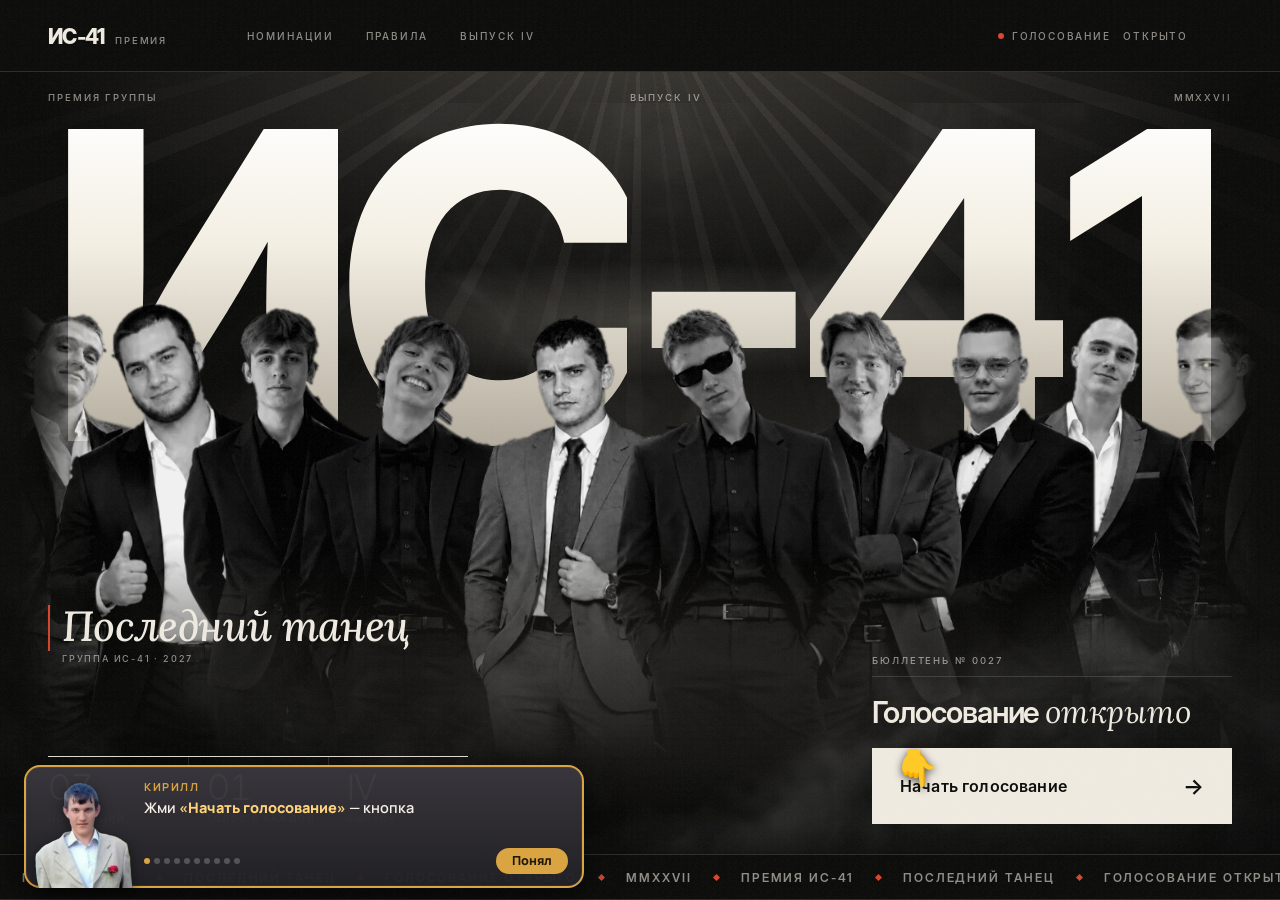
==== commit 5b020af4: "Add character hint system (10 step-by-step hints with 5 characters) Co-Authored-By: Claude Sonnet 5." ====
--- a/index.html
+++ b/index.html
@@ -2,23 +2,31 @@
 <html lang="ru">
 <head>
     <meta charset="UTF-8">
-    <meta name="viewport" content="width=device-width, initial-scale=1.0, maximum-scale=1.0, user-scalable=no">
+    <meta name="viewport" content="width=device-width, initial-scale=1.0, maximum-scale=1.0, minimum-scale=1.0, user-scalable=no, viewport-fit=cover">
     <title>Голосование 2027</title>
     <link rel="preload" href="fonts/lx-d800.woff" as="font" type="font/woff" crossorigin><link rel="preload" href="fonts/lx-d600.woff" as="font" type="font/woff" crossorigin><link rel="preload" href="fonts/lx-t400.woff" as="font" type="font/woff" crossorigin><link rel="preload" href="fonts/lx-t500.woff" as="font" type="font/woff" crossorigin>
     <link rel="preconnect" href="https://fonts.googleapis.com">
     <link rel="preconnect" href="https://fonts.gstatic.com" crossorigin>
     <link rel="stylesheet" href="https://fonts.googleapis.com/css2?family=Manrope:wght@400;500;600;700;800&family=Oswald:wght@400;500;600;700&family=Caveat:wght@500;700&family=Playfair+Display+SC:wght@700;900&family=Cormorant+SC:wght@500;600;700&display=swap" media="print" onload="this.media='all'"><noscript><link rel="stylesheet" href="https://fonts.googleapis.com/css2?family=Manrope:wght@400;500;600;700;800&family=Oswald:wght@400;500;600;700&family=Caveat:wght@500;700&family=Playfair+Display+SC:wght@700;900&family=Cormorant+SC:wght@500;600;700&display=swap"></noscript>
-    <link rel="stylesheet" href="app.css?v=52">
+    <style id="mobile-lock">
+html,body{touch-action:pan-x pan-y;overscroll-behavior:none;-webkit-text-size-adjust:100%;text-size-adjust:100%;-webkit-tap-highlight-color:transparent}
+html{-webkit-touch-callout:none}
+body{-webkit-touch-callout:none}
+img{-webkit-user-drag:none;-webkit-touch-callout:none}
+input,textarea,select{font-size:max(16px,1em)}
+</style>
+    <link rel="stylesheet" href="app.css?v=53">
+    <link rel="stylesheet" href="hints.css?v=1">
     <script src="https://telegram.org/js/telegram-web-app.js" defer></script>
 </head>
 <body>
     <div class="background"></div>
     <div class="portrait-decor" aria-hidden="true">
-        <img class="portrait p1" src="photo/Литнарович.jpg" alt="" loading="lazy" decoding="async" fetchpriority="low">
-        <img class="portrait p2" src="photo/Лукин.jpg" alt="" loading="lazy" decoding="async" fetchpriority="low">
-        <img class="portrait p3" src="photo/Эльчин.jpg" alt="" loading="lazy" decoding="async" fetchpriority="low">
-        <img class="portrait p4" src="photo/Куликов.jpg" alt="" loading="lazy" decoding="async" fetchpriority="low">
-        <img class="portrait p5" src="photo/Галкин.jpg" alt="" loading="lazy" decoding="async" fetchpriority="low">
+        <img class="portrait p1" src="photo/Другие/литнарович.webp" alt="" decoding="async">
+        <img class="portrait p2" src="photo/Другие/Лукин.webp" alt="" decoding="async">
+        <img class="portrait p3" src="photo/Другие/Эльчин.webp" alt="" decoding="async">
+        <img class="portrait p4" src="photo/Другие/Куликов.webp" alt="" decoding="async">
+        <img class="portrait p5" src="photo/Другие/Галкин.webp" alt="" decoding="async">
         <span class="oscar o1">★</span><span class="oscar o2">★</span><span class="oscar o3">★</span><span class="oscar o4">★</span><span class="oscar o5">★</span>
     </div>
 
@@ -97,7 +105,7 @@
                 <div class="nominee-subblock">
                     <div class="nominee" data-nominee="Алиев" data-row="Ходящий">
                         <div class="nominee-front">
-                            <img src="photo/СамыйХодящий/Алиев.png" alt="Алиев Александр" loading="lazy" decoding="async">
+                            <img src="photo/СамыйХодящий/Алиев.webp" alt="Алиев Александр" decoding="async">
                             <h3>Алиев Александр</h3>
                         </div>
                         <div class="nominee-back">
@@ -113,7 +121,7 @@
                     </div>
                     <div class="nominee" data-nominee="Галкин" data-row="Ходящий">
                         <div class="nominee-front">
-                            <img src="photo/СамыйХодящий/Галкин.png" alt="Галкин Виталий" loading="lazy" decoding="async">
+                            <img src="photo/СамыйХодящий/Галкин.webp" alt="Галкин Виталий" decoding="async">
                             <h3>Галкин Виталий</h3>
                         </div>
                         <div class="nominee-back">
@@ -134,7 +142,7 @@
                     <div class="nominee winner" data-nominee="Литнарович Кирилл" data-row="Самый Ходящий" data-video="videos/candidates/2.mp4">
                         
                         <div class="nominee-front">
-                            <img src="photo/СамыйХодящий/литнарович.png" alt="Литнарович Кирилл" loading="lazy" decoding="async">
+                            <img src="photo/СамыйХодящий/литнарович.webp" alt="Литнарович Кирилл" decoding="async">
                             <h3>Литнарович Кирилл</h3>
                         </div>
                         <div class="nominee-back">
@@ -149,7 +157,7 @@
                     </div>
                     <div class="nominee" data-nominee="Голиков Матвей" data-row="Самый Ходящий">
                         <div class="nominee-front">
-                            <img src="photo/СамыйХодящий/Голиков.png" alt="Голиков Матвей" loading="lazy" decoding="async">
+                            <img src="photo/СамыйХодящий/Голиков.webp" alt="Голиков Матвей" decoding="async">
                             <h3>Голиков Матвей</h3>
                         </div>
                         <div class="nominee-back">
@@ -165,7 +173,7 @@
                     </div>
                     <div class="nominee" data-nominee="Куликов Виталий" data-row="Самый Ходящий">
                         <div class="nominee-front">
-                            <img src="photo/СамыйХодящий/Куликов.png" alt="Куликов Виталий" loading="lazy" decoding="async">
+                            <img src="photo/СамыйХодящий/Куликов.webp" alt="Куликов Виталий" decoding="async">
                             <h3>Куликов Виталий</h3>
                         </div>
                         <div class="nominee-back">
@@ -181,7 +189,7 @@
                     </div>
                     <div class="nominee" data-nominee="Берсенев Илья" data-row="Самый Ходящий">
                         <div class="nominee-front">
-                            <img src="photo/СамыйХодящий/Берсенев.png" alt="Берсенев Илья" loading="lazy" decoding="async">
+                            <img src="photo/СамыйХодящий/Берсенев.webp" alt="Берсенев Илья" decoding="async">
                             <h3>Берсенев Илья</h3>
                         </div>
                         <div class="nominee-back">
@@ -204,7 +212,7 @@
                 <div class="nominee-subblock">
                     <div class="nominee" data-nominee="Полякова Екатерина " data-row="Главный прогульщик">
                         <div class="nominee-front">
-                            <img src="photo/Другие/Полякова.jpg" alt="Полякова Екатерина" loading="lazy" decoding="async">
+                            <img src="photo/Другие/Полякова.webp" alt="Полякова Екатерина" decoding="async">
                             <h3>Полякова Екатерина</h3>
                         </div>
                         <div class="nominee-back">
@@ -214,7 +222,7 @@
                     </div>
                     <div class="nominee" data-nominee="Иванова Маргарита" data-row="Главный прогульщик">
                         <div class="nominee-front">
-                            <img src="photo/Другие/Рита.jpg" alt="Иванова Маргарита" loading="lazy" decoding="async">
+                            <img src="photo/Другие/Рита.webp" alt="Иванова Маргарита" decoding="async">
                             <h3>Иванова Маргарита</h3>
                         </div>
                         <div class="nominee-back">
@@ -224,7 +232,7 @@
                     </div>
                     <div class="nominee" data-nominee="Фролов Андрей" data-row="Главный прогульщик">
                         <div class="nominee-front">
-                            <img src="photo/Другие/Фролов.jpg" alt="Фролов Андрей" loading="lazy" decoding="async">
+                            <img src="photo/Другие/Фролов.webp" alt="Фролов Андрей" decoding="async">
                             <h3>Фролов Андрей</h3>
                         </div>
                         <div class="nominee-back">
@@ -240,7 +248,7 @@
                     </div>
                     <div class="nominee" data-nominee="Самсонов Константин" data-row="Главный прогульщик">
                         <div class="nominee-front">
-                            <img src="photo/Другие/Самсонов.png" alt="Самсонов Константин" loading="lazy" decoding="async">
+                            <img src="photo/Другие/Самсонов.webp" alt="Самсонов Константин" decoding="async">
                             <h3>Самсонов Константин</h3>
                         </div>
                         <div class="nominee-back">
@@ -256,7 +264,7 @@
                     </div>
                     <div class="nominee" data-nominee="Караев Эльчин" data-row="Главный прогульщик">
                         <div class="nominee-front">
-                            <img src="photo/Другие/Эльчин.jpg" alt="Караев Эльчин" loading="lazy" decoding="async">
+                            <img src="photo/Другие/Эльчин.webp" alt="Караев Эльчин" decoding="async">
                             <h3>Караев Эльчин</h3>
                         </div>
                         <div class="nominee-back">
@@ -272,7 +280,7 @@
                     </div>
                     <div class="nominee" data-nominee="Сенченко Дмитрий" data-row="Главный прогульщик">
                         <div class="nominee-front">
-                            <img src="photo/Другие/Сенченко.jpg" alt="Сенченко Дмитрий" loading="lazy" decoding="async">
+                            <img src="photo/Другие/Сенченко.webp" alt="Сенченко Дмитрий" decoding="async">
                             <h3>Сенченко Дмитрий</h3>
                         </div>
                         <div class="nominee-back">
@@ -295,7 +303,7 @@
                 <div class="nominee-subblock">
                     <div class="nominee winner" data-nominee="Караев Эльчин" data-row="Флешбэк года">
                         <div class="nominee-front">
-                            <img src="photo/Другие/Эльчин.jpg" alt="Караев Эльчин" loading="lazy" decoding="async">
+                            <img src="photo/Другие/Эльчин.webp" alt="Караев Эльчин" decoding="async">
                             <h3>Караев Эльчин</h3>
                         </div>
                         <div class="nominee-back">
@@ -305,7 +313,7 @@
                     </div>
                     <div class="nominee" data-nominee="Лукин Александр" data-row="Флешбэк года">
                         <div class="nominee-front">
-                            <img src="photo/Другие/Лукин.jpg" alt="Лукин Александр" loading="lazy" decoding="async">
+                            <img src="photo/Другие/Лукин.webp" alt="Лукин Александр" decoding="async">
                             <h3>Лукин Александр</h3>
                         </div>
                         <div class="nominee-back">
@@ -315,7 +323,7 @@
                     </div>
                     <div class="nominee" data-nominee="Сериков Александр" data-row="Флешбэк года">
                         <div class="nominee-front">
-                            <img src="photo/Другие/Тигр.jpg" alt="Сериков Александр" loading="lazy" decoding="async">
+                            <img src="photo/Другие/Тигр.webp" alt="Сериков Александр" decoding="async">
                             <h3>Сериков Александр</h3>
                         </div>
                         <div class="nominee-back">
@@ -325,7 +333,7 @@
                     </div>
                     <div class="nominee" data-nominee="Литнарович Кирилл" data-row="Флешбэк года">
                         <div class="nominee-front">
-                            <img src="photo/Другие/литнарович.jpg" alt="Литнарович Кирилл" loading="lazy" decoding="async">
+                            <img src="photo/Другие/литнарович.webp" alt="Литнарович Кирилл" decoding="async">
                             <h3>Литнарович Кирилл</h3>
                         </div>
                         <div class="nominee-back">
@@ -335,7 +343,7 @@
                     </div>
                     <div class="nominee" data-nominee="Куликов Виталий" data-row="Флешбэк года">
                         <div class="nominee-front">
-                            <img src="photo/Другие/Куликов.jpg" alt="Куликов Виталий" loading="lazy" decoding="async">
+                            <img src="photo/Другие/Куликов.webp" alt="Куликов Виталий" decoding="async">
                             <h3>Куликов Виталий</h3>
                         </div>
                         <div class="nominee-back">
@@ -352,7 +360,7 @@
                 <div class="nominee-subblock">
                     <div class="nominee" data-nominee="Голиков Матвей" data-row="Заводчанин года" data-plant="gotek">
                         <div class="nominee-front">
-                            <img src="photo/Завод/Gotek/Голиков.png" alt="Голиков Матвей" loading="lazy" decoding="async">
+                            <img src="photo/Завод/Gotek/Голиков.webp" alt="Голиков Матвей" decoding="async">
                             <h3>Голиков Матвей</h3>
                         </div>
                         <div class="nominee-back">
@@ -362,7 +370,7 @@
                     </div>
                     <div class="nominee" data-nominee="Караев Эльчин" data-row="Заводчанин года" data-plant="gotek">
                         <div class="nominee-front">
-                            <img src="photo/Завод/Gotek/Караев.png" alt="Караев Эльчин" loading="lazy" decoding="async">
+                            <img src="photo/Завод/Gotek/Караев.webp" alt="Караев Эльчин" decoding="async">
                             <h3>Караев Эльчин</h3>
                         </div>
                         <div class="nominee-back">
@@ -372,7 +380,7 @@
                     </div>
                     <div class="nominee" data-nominee="Лукин Александр" data-row="Заводчанин года" data-plant="gotek">
                         <div class="nominee-front">
-                            <img src="photo/Завод/Gotek/Лукин.png" alt="Лукин Александр" loading="lazy" decoding="async">
+                            <img src="photo/Завод/Gotek/Лукин.webp" alt="Лукин Александр" decoding="async">
                             <h3>Лукин Александр</h3>
                         </div>
                         <div class="nominee-back">
@@ -382,7 +390,7 @@
                     </div>
                     <div class="nominee" data-nominee="Сериков Александр" data-row="Заводчанин года" data-plant="gotek">
                         <div class="nominee-front">
-                            <img src="photo/Завод/Gotek/Сериков.png" alt="Сериков Александр" loading="lazy" decoding="async">
+                            <img src="photo/Завод/Gotek/Сериков.webp" alt="Сериков Александр" decoding="async">
                             <h3>Сериков Александр</h3>
                         </div>
                         <div class="nominee-back">
@@ -392,7 +400,7 @@
                     </div>
                     <div class="nominee" data-nominee="Чертовских Андрей" data-row="Заводчанин года" data-plant="gotek">
                         <div class="nominee-front">
-                            <img src="photo/Завод/Gotek/Чертовских.jpg" alt="Чертовских Андрей" loading="lazy" decoding="async">
+                            <img src="photo/Завод/Gotek/Чертовских.webp" alt="Чертовских Андрей" decoding="async">
                             <h3>Чертовских Андрей</h3>
                         </div>
                         <div class="nominee-back">
@@ -402,7 +410,7 @@
                     </div>
                     <div class="nominee" data-nominee="Берсенев Илья" data-row="Заводчанин года" data-plant="moloko">
                         <div class="nominee-front">
-                            <img src="photo/Завод/Молоко/Берсенев .png" alt="Берсенев Илья" loading="lazy" decoding="async">
+                            <img src="photo/Завод/Молоко/Берсенев .webp" alt="Берсенев Илья" decoding="async">
                             <h3>Берсенев Илья</h3>
                         </div>
                         <div class="nominee-back">
@@ -412,7 +420,7 @@
                     </div>
                     <div class="nominee" data-nominee="Полякова Екатерина" data-row="Заводчанин года" data-plant="moloko">
                         <div class="nominee-front">
-                            <img src="photo/Завод/Молоко/Полякова.png" alt="Полякова Екатерина" loading="lazy" decoding="async">
+                            <img src="photo/Завод/Молоко/Полякова.webp" alt="Полякова Екатерина" decoding="async">
                             <h3>Полякова Екатерина</h3>
                         </div>
                         <div class="nominee-back">
@@ -422,7 +430,7 @@
                     </div>
                     <div class="nominee" data-nominee="Сенченко Дмитрий" data-row="Заводчанин года" data-plant="moloko">
                         <div class="nominee-front">
-                            <img src="photo/Завод/Молоко/Сенченко .png" alt="Сенченко Дмитрий" loading="lazy" decoding="async">
+                            <img src="photo/Завод/Молоко/Сенченко .webp" alt="Сенченко Дмитрий" decoding="async">
                             <h3>Сенченко Дмитрий</h3>
                         </div>
                         <div class="nominee-back">
@@ -432,7 +440,7 @@
                     </div>
                     <div class="nominee" data-nominee="Куликов Виталий" data-row="Заводчанин года" data-plant="evolute">
                         <div class="nominee-front">
-                            <img src="photo/Завод/Evolute/Куликов.png" alt="Куликов Виталий" loading="lazy" decoding="async">
+                            <img src="photo/Завод/Evolute/Куликов.webp" alt="Куликов Виталий" decoding="async">
                             <h3>Куликов Виталий</h3>
                         </div>
                         <div class="nominee-back">
@@ -442,7 +450,7 @@
                     </div>
                     <div class="nominee" data-nominee="Сидоров Никита" data-row="Заводчанин года" data-plant="evolute">
                         <div class="nominee-front">
-                            <img src="photo/Завод/Evolute/Сидоров.png" alt="Сидоров Никита" loading="lazy" decoding="async">
+                            <img src="photo/Завод/Evolute/Сидоров.webp" alt="Сидоров Никита" decoding="async">
                             <h3>Сидоров Никита</h3>
                         </div>
                         <div class="nominee-back">
@@ -452,7 +460,7 @@
                     </div>
                     <div class="nominee" data-nominee="Фролов Андрей" data-row="Заводчанин года" data-plant="evolute">
                         <div class="nominee-front">
-                            <img src="photo/Завод/Evolute/Фролов .png" alt="Фролов Андрей" loading="lazy" decoding="async">
+                            <img src="photo/Завод/Evolute/Фролов .webp" alt="Фролов Андрей" decoding="async">
                             <h3>Фролов Андрей</h3>
                         </div>
                         <div class="nominee-back">
@@ -469,7 +477,7 @@
                 <div class="nominee-subblock">
                     <div class="nominee winner" data-nominee="Галкин Виталий" data-row="Прилежный студент" data-video="videos/candidates/roldugin-spokoyniy.mp4">
                         <div class="nominee-front">
-                            <img src="photo/Другие/Галкин.jpg" alt="Галкин Виталий" loading="lazy" decoding="async">
+                            <img src="photo/Другие/Галкин.webp" alt="Галкин Виталий" decoding="async">
                             <h3>Галкин Виталий</h3>
                         </div>
                         <div class="nominee-back">
@@ -479,7 +487,7 @@
                     </div>
                     <div class="nominee" data-nominee="Голиков Матвей" data-row="Прилежный студент">
                         <div class="nominee-front">
-                            <img src="photo/Другие/Голиков.jpg" alt="Голиков Матвей" loading="lazy" decoding="async">
+                            <img src="photo/Другие/Голиков.webp" alt="Голиков Матвей" decoding="async">
                             <h3>Голиков Матвей</h3>
                         </div>
                         <div class="nominee-back">
@@ -489,7 +497,7 @@
                     </div>
                     <div class="nominee" data-nominee="Алиев Александр" data-row="Прилежный студент">
                         <div class="nominee-front">
-                            <img src="photo/Другие/Алиев.jpg" alt="Алиев Александр" loading="lazy" decoding="async">
+                            <img src="photo/Другие/Алиев.webp" alt="Алиев Александр" decoding="async">
                             <h3>Алиев Александр</h3>
                         </div>
                         <div class="nominee-back">
@@ -499,7 +507,7 @@
                     </div>
                     <div class="nominee" data-nominee="Сидоров Никита" data-row="Прилежный студент">
                         <div class="nominee-front">
-                            <img src="photo/Другие/Сидоров.jpg" alt="Сидоров Никита" loading="lazy" decoding="async">
+                            <img src="photo/Другие/Сидоров.webp" alt="Сидоров Никита" decoding="async">
                             <h3>Сидоров Никита</h3>
                         </div>
                         <div class="nominee-back">
@@ -509,7 +517,7 @@
                     </div>
                     <div class="nominee" data-nominee="Иванова Маргарита" data-row="Прилежный студент">
                         <div class="nominee-front">
-                            <img src="photo/Другие/Рита.jpg" alt="Иванова Маргарита" loading="lazy" decoding="async">
+                            <img src="photo/Другие/Рита.webp" alt="Иванова Маргарита" decoding="async">
                             <h3>Иванова Маргарита</h3>
                         </div>
                         <div class="nominee-back">
@@ -519,7 +527,7 @@
                     </div>
                     <div class="nominee" data-nominee="Чертовских Андрей" data-row="Прилежный студент">
                         <div class="nominee-front">
-                            <img src="photo/Другие/Чертовских.jpg" alt="Чертовских Андрей" loading="lazy" decoding="async">
+                            <img src="photo/Другие/Чертовских.webp" alt="Чертовских Андрей" decoding="async">
                             <h3>Чертовских Андрей</h3>
                         </div>
                         <div class="nominee-back">
@@ -536,7 +544,7 @@
                 <div class="nominee-subblock">
                     <div class="nominee" data-nominee="Галкин Виталий" data-row="Машина года">
                         <div class="nominee-front">
-                            <img src="photo/Галкин.jpg" alt="Галкин Виталий" loading="lazy" decoding="async">
+                            <img src="photo/Другие/Галкин.webp" alt="Галкин Виталий" decoding="async">
                             <h3>Галкин Виталий</h3>
                         </div>
                         <div class="nominee-back">
@@ -546,7 +554,7 @@
                     </div>
                     <div class="nominee" data-nominee="Сенченко Дмитрий" data-row="Машина года">
                         <div class="nominee-front">
-                            <img src="photo/Сенченко.jpg" alt="Сенченко Дмитрий" loading="lazy" decoding="async">
+                            <img src="photo/Другие/Сенченко.webp" alt="Сенченко Дмитрий" decoding="async">
                             <h3>Сенченко Дмитрий</h3>
                         </div>
                         <div class="nominee-back">
@@ -556,7 +564,7 @@
                     </div>
                     <div class="nominee" data-nominee="Фролов Андрей" data-row="Машина года">
                         <div class="nominee-front">
-                            <img src="photo/Фролов.jpg" alt="Фролов Андрей" loading="lazy" decoding="async">
+                            <img src="photo/Другие/Фролов.webp" alt="Фролов Андрей" decoding="async">
                             <h3>Фролов Андрей</h3>
                         </div>
                         <div class="nominee-back">
@@ -566,7 +574,7 @@
                     </div>
                     <div class="nominee" data-nominee="Самсонов Константин" data-row="Машина года">
                         <div class="nominee-front">
-                            <img src="photo/Самсонов.png" alt="Самсонов Константин" loading="lazy" decoding="async">
+                            <img src="photo/Другие/Самсонов.webp" alt="Самсонов Константин" decoding="async">
                             <h3>Самсонов Константин</h3>
                         </div>
                         <div class="nominee-back">
@@ -576,7 +584,7 @@
                     </div>
                     <div class="nominee" data-nominee="Куликов Виталий" data-row="Машина года">
                         <div class="nominee-front">
-                            <img src="photo/Куликов.jpg" alt="Куликов Виталий" loading="lazy" decoding="async">
+                            <img src="photo/Другие/Куликов.webp" alt="Куликов Виталий" decoding="async">
                             <h3>Куликов Виталий</h3>
                         </div>
                         <div class="nominee-back">
@@ -586,7 +594,7 @@
                     </div>
                     <div class="nominee" data-nominee="Сериков Александр" data-row="Машина года">
                         <div class="nominee-front">
-                            <img src="photo/Другие/Тигр.jpg" alt="Сериков Александр" loading="lazy" decoding="async">
+                            <img src="photo/Другие/Тигр.webp" alt="Сериков Александр" decoding="async">
                             <h3>Сериков Александр</h3>
                         </div>
                         <div class="nominee-back">
@@ -603,7 +611,7 @@
                 <div class="nominee-subblock">
                     <div class="nominee" data-nominee="Алиев Александр" data-row="Король Группы">
                         <div class="nominee-front">
-                            <img src="photo/КорольГруппы/Алиев.jpg" alt="Алиев Александр" loading="lazy" decoding="async">
+                            <img src="photo/КорольГруппы/Алиев.webp" alt="Алиев Александр" decoding="async">
                             <h3>Алиев Александр</h3>
                         </div>
                         <div class="nominee-back">
@@ -613,7 +621,7 @@
                     </div>
                     <div class="nominee" data-nominee="Берсенёв Илья" data-row="Король Группы">
                         <div class="nominee-front">
-                            <img src="photo/КорольГруппы/Берсенев.png" alt="Берсенёв Илья" loading="lazy" decoding="async">
+                            <img src="photo/КорольГруппы/Берсенев.webp" alt="Берсенёв Илья" decoding="async">
                             <h3>Берсенёв Илья</h3>
                         </div>
                         <div class="nominee-back">
@@ -623,7 +631,7 @@
                     </div>
                     <div class="nominee" data-nominee="Галкин Виталий" data-row="Король Группы">
                         <div class="nominee-front">
-                            <img src="photo/КорольГруппы/Галкин.png" alt="Галкин Виталий" loading="lazy" decoding="async">
+                            <img src="photo/КорольГруппы/Галкин.webp" alt="Галкин Виталий" decoding="async">
                             <h3>Галкин Виталий</h3>
                         </div>
                         <div class="nominee-back">
@@ -633,7 +641,7 @@
                     </div>
                     <div class="nominee" data-nominee="Голиков Матвей" data-row="Король Группы">
                         <div class="nominee-front">
-                            <img src="photo/КорольГруппы/Голиков.png" alt="Голиков Матвей" loading="lazy" decoding="async">
+                            <img src="photo/КорольГруппы/Голиков.webp" alt="Голиков Матвей" decoding="async">
                             <h3>Голиков Матвей</h3>
                         </div>
                         <div class="nominee-back">
@@ -643,7 +651,7 @@
                     </div>
                     <div class="nominee" data-nominee="Иванова Маргарита" data-row="Король Группы">
                         <div class="nominee-front">
-                            <img src="photo/КорольГруппы/" alt="Иванова Маргарита" loading="lazy" decoding="async">
+                            <img src="photo/КорольГруппы/" alt="Иванова Маргарита" decoding="async">
                             <h3>Иванова Маргарита</h3>
                         </div>
                         <div class="nominee-back">
@@ -653,7 +661,7 @@
                     </div>
                     <div class="nominee" data-nominee="Караев Эльчин" data-row="Король Группы">
                         <div class="nominee-front">
-                            <img src="photo/КорольГруппы/Караев.png" alt="Караев Эльчин" loading="lazy" decoding="async">
+                            <img src="photo/КорольГруппы/Караев.webp" alt="Караев Эльчин" decoding="async">
                             <h3>Караев Эльчин</h3>
                         </div>
                         <div class="nominee-back">
@@ -663,7 +671,7 @@
                     </div>
                     <div class="nominee" data-nominee="Куликов Виталий" data-row="Король Группы">
                         <div class="nominee-front">
-                            <img src="photo/КорольГруппы/Куликов.png" alt="Куликов Виталий" loading="lazy" decoding="async">
+                            <img src="photo/КорольГруппы/Куликов.webp" alt="Куликов Виталий" decoding="async">
                             <h3>Куликов Виталий</h3>
                         </div>
                         <div class="nominee-back">
@@ -674,7 +682,7 @@
                     <div class="nominee" data-nominee="Литнарович Кирилл" data-row="Король Группы">
                         <div class="winner-banner">Победитель в номинациях "Тоскик года" 2024,2025; "Воздухан года" 2025; "Канал года" 2025</div>
                         <div class="nominee-front">
-                            <img src="photo/КорольГруппы/Литнарович.png" alt="Литнарович Кирилл" loading="lazy" decoding="async">
+                            <img src="photo/КорольГруппы/Литнарович.webp" alt="Литнарович Кирилл" decoding="async">
                             <h3>Литнарович Кирилл</h3>
                         </div>
                         <div class="nominee-back">
@@ -685,7 +693,7 @@
                     <div class="nominee" data-nominee="Лукин Александр" data-row="Король Группы">
                         <div class="winner-banner">Победитель в номинациях "Оператор года" 2025; "Канал года" 2025</div>
                         <div class="nominee-front">
-                            <img src="photo/КорольГруппы/Лукин.png" alt="Лукин Александр" loading="lazy" decoding="async">
+                            <img src="photo/КорольГруппы/Лукин.webp" alt="Лукин Александр" decoding="async">
                             <h3>Лукин Александр</h3>
                         </div>
                         <div class="nominee-back">
@@ -695,7 +703,7 @@
                     </div>
                     <div class="nominee" data-nominee="Полякова Екатерина" data-row="Король Группы">
                         <div class="nominee-front">
-                            <img src="photo/КорольГруппы/Полякова.png" alt="Полякова Екатерина" loading="lazy" decoding="async">
+                            <img src="photo/КорольГруппы/Полякова.webp" alt="Полякова Екатерина" decoding="async">
                             <h3>Полякова Екатерина</h3>
                         </div>
                         <div class="nominee-back">
@@ -705,7 +713,7 @@
                     </div>
                     <div class="nominee" data-nominee="Самсонов Константин" data-row="Король Группы">
                         <div class="nominee-front">
-                            <img src="photo/КорольГруппы/Самсонов.png" alt="Самсонов Константин" loading="lazy" decoding="async">
+                            <img src="photo/КорольГруппы/Самсонов.webp" alt="Самсонов Константин" decoding="async">
                             <h3>Самсонов Константин</h3>
                         </div>
                         <div class="nominee-back">
@@ -715,7 +723,7 @@
                     </div>
                     <div class="nominee" data-nominee="Сенченко Дмитрий" data-row="Король Группы">
                         <div class="nominee-front">
-                            <img src="photo/КорольГруппы/Сенченко .png" alt="Сенченко Дмитрий" loading="lazy" decoding="async">
+                            <img src="photo/КорольГруппы/Сенченко .webp" alt="Сенченко Дмитрий" decoding="async">
                             <h3>Сенченко Дмитрий</h3>
                         </div>
                         <div class="nominee-back">
@@ -726,7 +734,7 @@
                     <div class="nominee" data-nominee="Сериков Александр" data-row="Король Группы">
                         <div class="winner-banner">Победитель в номинации "Мем года" 2024, 2025</div>
                         <div class="nominee-front">
-                            <img src="photo/КорольГруппы/Сериков.png" alt="Сериков Александр" loading="lazy" decoding="async">
+                            <img src="photo/КорольГруппы/Сериков.webp" alt="Сериков Александр" decoding="async">
                             <h3>Сериков Александр</h3>
                         </div>
                         <div class="nominee-back">
@@ -736,7 +744,7 @@
                     </div>
                     <div class="nominee" data-nominee="Сидоров Никита" data-row="Король Группы">
                         <div class="nominee-front">
-                            <img src="photo/КорольГруппы/Сидоров.png" alt="Сидоров Никита" loading="lazy" decoding="async">
+                            <img src="photo/КорольГруппы/Сидоров.webp" alt="Сидоров Никита" decoding="async">
                             <h3>Сидоров Никита</h3>
                         </div>
                         <div class="nominee-back">
@@ -746,7 +754,7 @@
                     </div>
                     <div class="nominee" data-nominee="Фролов Андрей" data-row="Король Группы">
                         <div class="nominee-front">
-                            <img src="photo/КорольГруппы/Фролов.png" alt="Фролов Андрей" loading="lazy" decoding="async">
+                            <img src="photo/КорольГруппы/Фролов.webp" alt="Фролов Андрей" decoding="async">
                             <h3>Фролов Андрей</h3>
                         </div>
                         <div class="nominee-back">
@@ -756,7 +764,7 @@
                     </div>
                     <div class="nominee" data-nominee="Чертовских Андрей" data-row="Король Группы">
                         <div class="nominee-front">
-                            <img src="photo/КорольГруппы/Чертовских.png" alt="Чертовских Андрей" loading="lazy" decoding="async">
+                            <img src="photo/КорольГруппы/Чертовских.webp" alt="Чертовских Андрей" decoding="async">
                             <h3>Чертовских Андрей</h3>
                         </div>
                         <div class="nominee-back">
@@ -808,6 +816,20 @@
     </section>
 
     <script src="songs.js"></script>
+    <script src="hints.js?v=1"></script>
     <script src="script.js?v=52" defer></script>
+<script>
+/* mobile lock: no zoom, no double-tap zoom, no rubber band */
+(function(){var d=document,o=function(e){e.preventDefault()};
+['gesturestart','gesturechange','gestureend'].forEach(function(n){d.addEventListener(n,o,{passive:false})});
+d.addEventListener('touchmove',function(e){if(e.touches.length>1)e.preventDefault()},{passive:false});
+var t=0;d.addEventListener('touchend',function(e){var n=Date.now();if(n-t<350&&!/^(INPUT|TEXTAREA|SELECT)$/.test(e.target.tagName))e.preventDefault();t=n},{passive:false});
+d.addEventListener('dblclick',o,{passive:false});
+})();
+/* instant photos: warm the cache for every photo right after first paint */
+(function(){var L=["photo/Другие/Алиев.webp", "photo/Другие/Галкин.webp", "photo/Другие/Голиков.webp", "photo/Другие/Куликов.webp", "photo/Другие/Лукин.webp", "photo/Другие/Полякова.webp", "photo/Другие/Рита.webp", "photo/Другие/Самсонов.webp", "photo/Другие/Сенченко.webp", "photo/Другие/Сидоров.webp", "photo/Другие/Тигр.webp", "photo/Другие/Фролов.webp", "photo/Другие/Чертовских.webp", "photo/Другие/Эльчин.webp", "photo/Другие/литнарович.webp", "photo/Завод/Evolute/Куликов.webp", "photo/Завод/Evolute/Сидоров.webp", "photo/Завод/Evolute/Фролов .webp", "photo/Завод/Gotek/Голиков.webp", "photo/Завод/Gotek/Караев.webp", "photo/Завод/Gotek/Лукин.webp", "photo/Завод/Gotek/Сериков.webp", "photo/Завод/Gotek/Чертовских.webp", "photo/Завод/Молоко/Берсенев .webp", "photo/Завод/Молоко/Полякова.webp", "photo/Завод/Молоко/Сенченко .webp", "photo/КорольГруппы/Алиев.webp", "photo/КорольГруппы/Берсенев.webp", "photo/КорольГруппы/Галкин.webp", "photo/КорольГруппы/Голиков.webp", "photo/КорольГруппы/Караев.webp", "photo/КорольГруппы/Куликов.webp", "photo/КорольГруппы/Литнарович.webp", "photo/КорольГруппы/Лукин.webp", "photo/КорольГруппы/Полякова.webp", "photo/КорольГруппы/Самсонов.webp", "photo/КорольГруппы/Сенченко .webp", "photo/КорольГруппы/Сериков.webp", "photo/КорольГруппы/Сидоров.webp", "photo/КорольГруппы/Фролов.webp", "photo/КорольГруппы/Чертовских.webp", "photo/СамыйХодящий/Алиев.webp", "photo/СамыйХодящий/Берсенев.webp", "photo/СамыйХодящий/Галкин.webp", "photo/СамыйХодящий/Голиков.webp", "photo/СамыйХодящий/Куликов.webp", "photo/СамыйХодящий/литнарович.webp"];
+function go(){var i=0;(function n(){for(var k=0;k<4&&i<L.length;k++){var im=new Image();im.decoding='async';im.src=L[i++];}if(i<L.length)setTimeout(n,60)})()}
+if(document.readyState==='complete')go();else addEventListener('load',go);})();
+</script>
 </body>
 </html>
--- a/hints.css
+++ b/hints.css
@@ -0,0 +1,26 @@
+/* ===== Подсказки с персонажами ===== */
+.hn{position:fixed;left:0;right:0;bottom:0;z-index:2147483000;pointer-events:none;display:flex;justify-content:center;padding:0 12px calc(12px + env(safe-area-inset-bottom,0px));transform:translateY(130%);opacity:0;transition:transform .5s cubic-bezier(.2,1.2,.3,1),opacity .3s}
+.hn.on{transform:none;opacity:1}
+.hn-box{position:relative;pointer-events:auto;width:min(100%,560px);margin-left:0;padding:14px 14px 12px 118px;min-height:92px;border-radius:16px;background:linear-gradient(180deg,rgba(58,56,62,.97),rgba(34,33,38,.97));border:2px solid #d9a441;box-shadow:0 10px 34px rgba(0,0,0,.55),inset 0 0 0 1px rgba(255,255,255,.06);color:#f4efe4;font-family:'Manrope',system-ui,sans-serif}
+.hn-ch{position:absolute;left:4px;bottom:-2px;width:112px;height:152px;display:flex;align-items:flex-end;justify-content:center;pointer-events:none;animation:hnBob 3.2s ease-in-out infinite}
+.hn-ch img{max-width:100%;max-height:100%;object-fit:contain;display:block;filter:drop-shadow(0 4px 6px rgba(0,0,0,.5));-webkit-user-drag:none;user-select:none}
+.hn-ch.sq{height:104px;width:92px;margin-bottom:12px;left:10px;bottom:0}
+.hn-ch.sq img{width:100%;height:100%;object-fit:cover;border-radius:14px;border:2px solid #d9a441}
+@keyframes hnBob{0%,100%{transform:translateY(0)}50%{transform:translateY(-3px)}}
+.hn-tail{position:absolute;left:84px;top:-12px;width:18px;height:18px;background:#3a383e;border-left:2px solid #d9a441;border-top:2px solid #d9a441;transform:rotate(45deg);display:none}
+.hn-name{font:700 11px/1 'Oswald','Manrope',sans-serif;letter-spacing:.14em;text-transform:uppercase;color:#d9a441;margin-bottom:6px}
+.hn-text{font-size:14.5px;line-height:1.38;font-weight:600;min-height:2.76em}
+.hn-text b{color:#ffd37a;font-weight:800}
+.hn-row{display:flex;align-items:center;justify-content:space-between;gap:10px;margin-top:9px}
+.hn-dots{display:flex;gap:4px}.hn-dots i{width:6px;height:6px;border-radius:50%;background:rgba(255,255,255,.22)}.hn-dots i.on{background:#d9a441}
+.hn-ok{appearance:none;border:0;border-radius:999px;padding:7px 16px;background:#d9a441;color:#201808;font:800 12.5px/1 'Manrope',system-ui,sans-serif;cursor:pointer;touch-action:manipulation}
+.hn-ok:active{transform:scale(.96)}
+.hn-arr{display:inline-block;animation:hnArr 1s ease-in-out infinite}
+@keyframes hnArr{0%,100%{transform:translateY(-2px)}50%{transform:translateY(4px)}}
+/* кольцо/стрелка на цели */
+.hn-ring{position:fixed;z-index:2147482990;pointer-events:none;border-radius:14px;border:3px solid #ffd37a;box-shadow:0 0 0 4px rgba(217,164,65,.25),0 0 24px rgba(255,211,122,.55);animation:hnPulse 1.3s ease-out infinite;transition:opacity .2s}
+@keyframes hnPulse{0%{box-shadow:0 0 0 0 rgba(255,211,122,.7),0 0 18px rgba(255,211,122,.5)}100%{box-shadow:0 0 0 16px rgba(255,211,122,0),0 0 18px rgba(255,211,122,.1)}}
+.hn-ptr{position:fixed;z-index:2147482991;pointer-events:none;font-size:34px;line-height:1;color:#ffd37a;text-shadow:0 2px 8px rgba(0,0,0,.7);animation:hnPtr .9s ease-in-out infinite}
+@keyframes hnPtr{0%,100%{margin-top:0}50%{margin-top:10px}}
+@media (min-width:700px){.hn{justify-content:flex-start;padding-left:24px}}
+@media (prefers-reduced-motion:reduce){.hn,.hn-ch,.hn-ring,.hn-ptr,.hn-arr{animation:none;transition:none}}
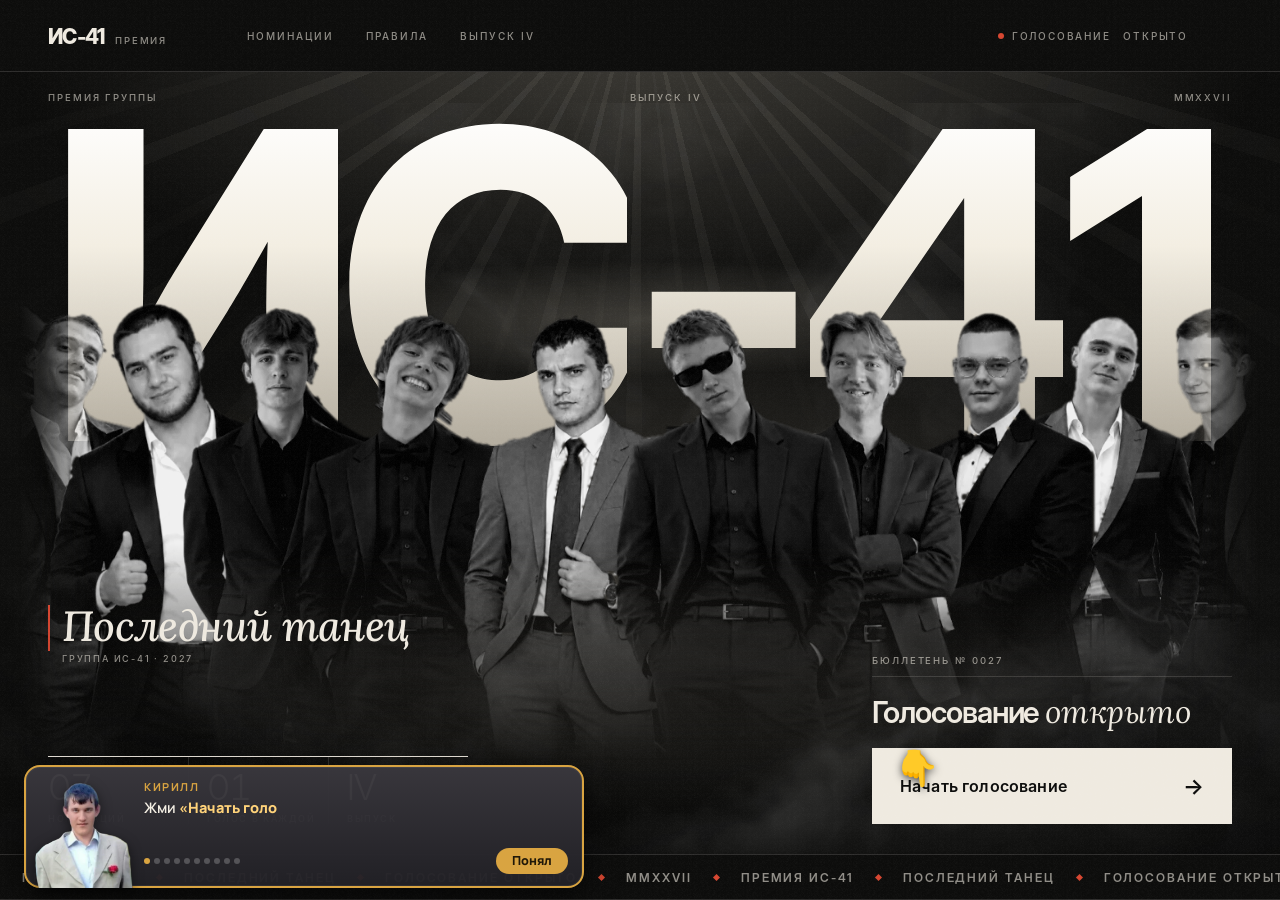
==== commit 2ad2c698: "Hints: show on every page load (dev mode) Co-Authored-By: Claude Sonnet 5.5 <noreply@anthropic.com> " ====
--- a/index.html
+++ b/index.html
@@ -816,7 +816,7 @@
     </section>
 
     <script src="songs.js"></script>
-    <script src="hints.js?v=1"></script>
+    <script src="hints.js?v=2"></script>
     <script src="script.js?v=52" defer></script>
 <script>
 /* mobile lock: no zoom, no double-tap zoom, no rubber band */
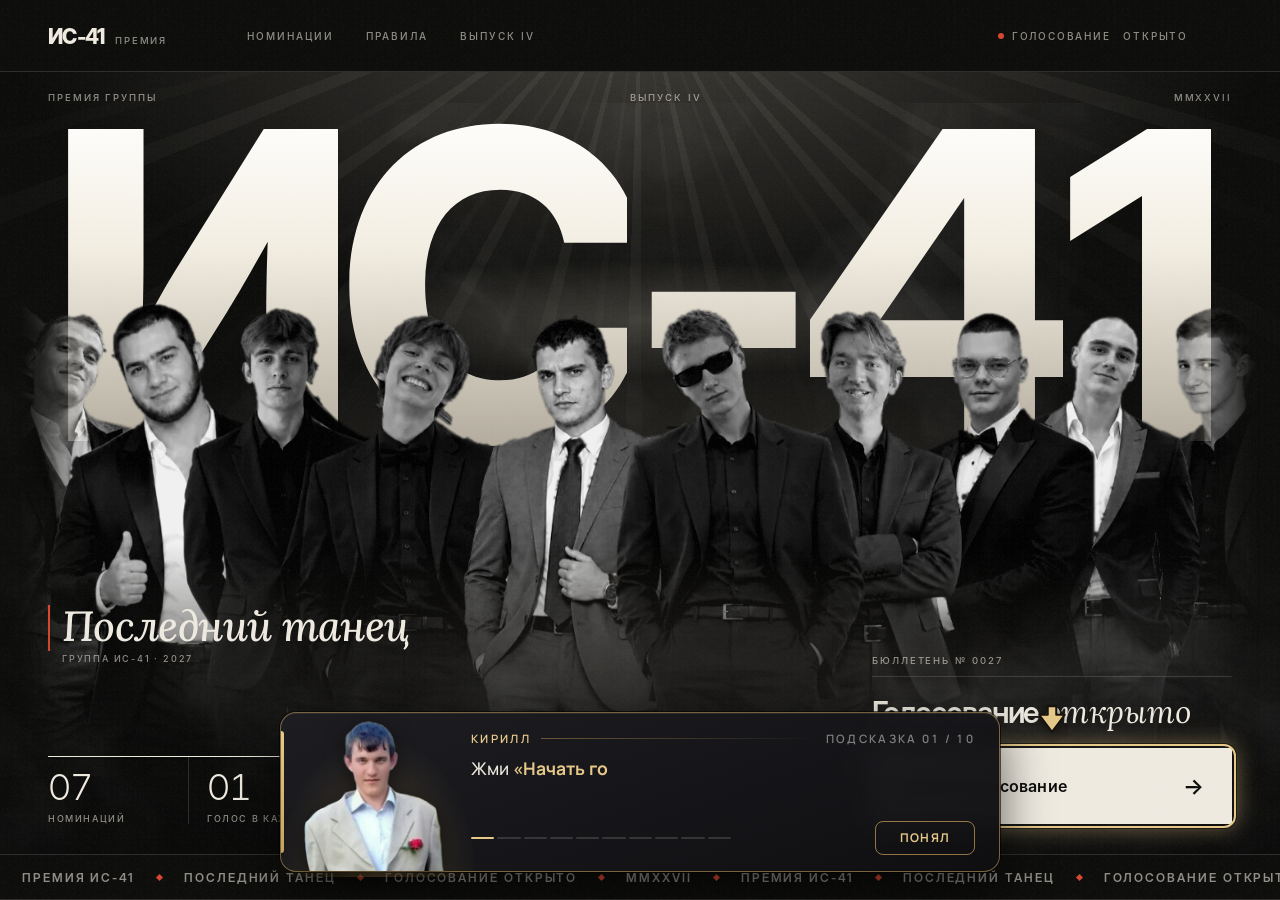
==== commit b55351e7: "Hints: strict redesign, centered desktop layout, auto-flip and scroll to target Co-Authored-By: Clau" ====
--- a/index.html
+++ b/index.html
@@ -16,7 +16,7 @@
 input,textarea,select{font-size:max(16px,1em)}
 </style>
     <link rel="stylesheet" href="app.css?v=53">
-    <link rel="stylesheet" href="hints.css?v=1">
+    <link rel="stylesheet" href="hints.css?v=3">
     <script src="https://telegram.org/js/telegram-web-app.js" defer></script>
 </head>
 <body>
@@ -816,7 +816,7 @@
     </section>
 
     <script src="songs.js"></script>
-    <script src="hints.js?v=2"></script>
+    <script src="hints.js?v=6"></script>
     <script src="script.js?v=52" defer></script>
 <script>
 /* mobile lock: no zoom, no double-tap zoom, no rubber band */
--- a/hints.css
+++ b/hints.css
@@ -1,26 +1,58 @@
-/* ===== Подсказки с персонажами ===== */
-.hn{position:fixed;left:0;right:0;bottom:0;z-index:2147483000;pointer-events:none;display:flex;justify-content:center;padding:0 12px calc(12px + env(safe-area-inset-bottom,0px));transform:translateY(130%);opacity:0;transition:transform .5s cubic-bezier(.2,1.2,.3,1),opacity .3s}
+/* ===== Подсказки с персонажами — строгий стиль ===== */
+.hn{--g:#c9a35a;--g2:#e6c98a;position:fixed;left:0;right:0;bottom:0;z-index:2147483000;pointer-events:none;display:flex;justify-content:center;padding:0 12px calc(12px + env(safe-area-inset-bottom,0px));transform:translateY(40px);opacity:0;transition:transform .55s cubic-bezier(.2,.9,.25,1),opacity .35s ease}
 .hn.on{transform:none;opacity:1}
-.hn-box{position:relative;pointer-events:auto;width:min(100%,560px);margin-left:0;padding:14px 14px 12px 118px;min-height:92px;border-radius:16px;background:linear-gradient(180deg,rgba(58,56,62,.97),rgba(34,33,38,.97));border:2px solid #d9a441;box-shadow:0 10px 34px rgba(0,0,0,.55),inset 0 0 0 1px rgba(255,255,255,.06);color:#f4efe4;font-family:'Manrope',system-ui,sans-serif}
-.hn-ch{position:absolute;left:4px;bottom:-2px;width:112px;height:152px;display:flex;align-items:flex-end;justify-content:center;pointer-events:none;animation:hnBob 3.2s ease-in-out infinite}
-.hn-ch img{max-width:100%;max-height:100%;object-fit:contain;display:block;filter:drop-shadow(0 4px 6px rgba(0,0,0,.5));-webkit-user-drag:none;user-select:none}
-.hn-ch.sq{height:104px;width:92px;margin-bottom:12px;left:10px;bottom:0}
-.hn-ch.sq img{width:100%;height:100%;object-fit:cover;border-radius:14px;border:2px solid #d9a441}
-@keyframes hnBob{0%,100%{transform:translateY(0)}50%{transform:translateY(-3px)}}
-.hn-tail{position:absolute;left:84px;top:-12px;width:18px;height:18px;background:#3a383e;border-left:2px solid #d9a441;border-top:2px solid #d9a441;transform:rotate(45deg);display:none}
-.hn-name{font:700 11px/1 'Oswald','Manrope',sans-serif;letter-spacing:.14em;text-transform:uppercase;color:#d9a441;margin-bottom:6px}
-.hn-text{font-size:14.5px;line-height:1.38;font-weight:600;min-height:2.76em}
-.hn-text b{color:#ffd37a;font-weight:800}
-.hn-row{display:flex;align-items:center;justify-content:space-between;gap:10px;margin-top:9px}
-.hn-dots{display:flex;gap:4px}.hn-dots i{width:6px;height:6px;border-radius:50%;background:rgba(255,255,255,.22)}.hn-dots i.on{background:#d9a441}
-.hn-ok{appearance:none;border:0;border-radius:999px;padding:7px 16px;background:#d9a441;color:#201808;font:800 12.5px/1 'Manrope',system-ui,sans-serif;cursor:pointer;touch-action:manipulation}
-.hn-ok:active{transform:scale(.96)}
-.hn-arr{display:inline-block;animation:hnArr 1s ease-in-out infinite}
-@keyframes hnArr{0%,100%{transform:translateY(-2px)}50%{transform:translateY(4px)}}
-/* кольцо/стрелка на цели */
-.hn-ring{position:fixed;z-index:2147482990;pointer-events:none;border-radius:14px;border:3px solid #ffd37a;box-shadow:0 0 0 4px rgba(217,164,65,.25),0 0 24px rgba(255,211,122,.55);animation:hnPulse 1.3s ease-out infinite;transition:opacity .2s}
-@keyframes hnPulse{0%{box-shadow:0 0 0 0 rgba(255,211,122,.7),0 0 18px rgba(255,211,122,.5)}100%{box-shadow:0 0 0 16px rgba(255,211,122,0),0 0 18px rgba(255,211,122,.1)}}
-.hn-ptr{position:fixed;z-index:2147482991;pointer-events:none;font-size:34px;line-height:1;color:#ffd37a;text-shadow:0 2px 8px rgba(0,0,0,.7);animation:hnPtr .9s ease-in-out infinite}
-@keyframes hnPtr{0%,100%{margin-top:0}50%{margin-top:10px}}
-@media (min-width:700px){.hn{justify-content:flex-start;padding-left:24px}}
-@media (prefers-reduced-motion:reduce){.hn,.hn-ch,.hn-ring,.hn-ptr,.hn-arr{animation:none;transition:none}}
+.hn-box{position:relative;pointer-events:auto;width:min(100%,600px);padding:15px 16px 13px 128px;min-height:104px;border-radius:14px;background:linear-gradient(160deg,rgba(30,30,34,.98) 0%,rgba(15,15,18,.98) 100%);border:1px solid rgba(201,163,90,.55);box-shadow:0 18px 50px rgba(0,0,0,.6),0 0 0 1px rgba(0,0,0,.6),inset 0 1px 0 rgba(255,255,255,.07);color:#ece8df;font-family:'Manrope',system-ui,sans-serif;-webkit-backdrop-filter:blur(10px);backdrop-filter:blur(10px)}
+.hn-box::before{content:"";position:absolute;left:0;top:14px;bottom:14px;width:3px;border-radius:0 3px 3px 0;background:linear-gradient(180deg,var(--g2),var(--g))}
+/* персонаж */
+.hn-ch{position:absolute;left:10px;bottom:0;width:108px;height:148px;display:flex;align-items:flex-end;justify-content:center;pointer-events:none}
+.hn-ch::before{content:"";position:absolute;left:50%;bottom:-6px;width:130%;height:70%;transform:translateX(-50%);background:radial-gradient(ellipse at 50% 100%,rgba(201,163,90,.32),rgba(201,163,90,0) 68%)}
+.hn-ch img{position:relative;max-width:100%;max-height:100%;object-fit:contain;display:block;filter:drop-shadow(0 6px 10px rgba(0,0,0,.55));-webkit-user-drag:none;user-select:none}
+.hn-ch.sq{height:112px;width:96px;left:14px;bottom:14px}
+.hn-ch.sq::before{display:none}
+.hn-ch.sq img{width:100%;height:100%;object-fit:cover;border-radius:10px;border:1px solid rgba(201,163,90,.7);box-shadow:0 8px 20px rgba(0,0,0,.5)}
+/* шапка */
+.hn-meta{display:flex;align-items:center;gap:10px;margin-bottom:8px;font:600 10.5px/1 'Oswald','Manrope',sans-serif;letter-spacing:.2em;text-transform:uppercase}
+.hn-name{color:var(--g2)}
+.hn-meta i{flex:1;height:1px;background:linear-gradient(90deg,rgba(201,163,90,.45),rgba(201,163,90,0))}
+.hn-num{color:rgba(236,232,223,.5);font-variant-numeric:tabular-nums}
+/* текст */
+.hn-text{font-size:15px;line-height:1.45;font-weight:500;min-height:2.9em;color:#ece8df}
+.hn-text b{color:var(--g2);font-weight:700}
+/* низ */
+.hn-row{display:flex;align-items:center;justify-content:space-between;gap:12px;margin-top:11px}
+.hn-dots{display:flex;gap:3px;flex:1;max-width:190px}
+.hn-dots i{flex:1;height:2px;border-radius:2px;background:rgba(255,255,255,.14)}
+.hn-dots i.d{background:rgba(201,163,90,.5)}
+.hn-dots i.on{background:var(--g2)}
+.hn-ok{appearance:none;border:1px solid rgba(201,163,90,.7);border-radius:8px;padding:8px 18px;background:transparent;color:var(--g2);font:700 11.5px/1 'Manrope',system-ui,sans-serif;letter-spacing:.1em;text-transform:uppercase;cursor:pointer;touch-action:manipulation;transition:background .2s,color .2s}
+.hn-ok:hover{background:var(--g);color:#17130a}
+.hn-ok:active{transform:scale(.97)}
+.hn-arr{display:inline-block;animation:hnArr 1.1s ease-in-out infinite}
+@keyframes hnArr{0%,100%{transform:translateY(-1px)}50%{transform:translateY(3px)}}
+/* подсветка цели */
+.hn-ring{position:fixed;z-index:2147482990;pointer-events:none;border-radius:12px;border:2px solid var(--g2,#e6c98a);box-shadow:0 0 0 1px rgba(0,0,0,.5),0 0 22px rgba(230,201,138,.45);animation:hnPulse 1.6s ease-out infinite;transition:opacity .2s}
+@keyframes hnPulse{0%{box-shadow:0 0 0 1px rgba(0,0,0,.5),0 0 0 0 rgba(230,201,138,.6)}100%{box-shadow:0 0 0 1px rgba(0,0,0,.5),0 0 0 14px rgba(230,201,138,0)}}
+.hn-ptr{position:fixed;z-index:2147482991;width:34px;height:34px;pointer-events:none;color:#17130a;animation:hnPtr 1s ease-in-out infinite;filter:drop-shadow(0 3px 6px rgba(0,0,0,.6))}
+.hn-ptr svg{display:block;width:100%;height:100%}
+.hn-ptr.up svg{transform:rotate(180deg)}
+@keyframes hnPtr{0%,100%{margin-top:0}50%{margin-top:8px}}
+.hn-ptr.up{animation-name:hnPtrUp}
+@keyframes hnPtrUp{0%,100%{margin-top:0}50%{margin-top:-8px}}
+/* ПК: по центру снизу, крупнее */
+@media (min-width:700px){
+.hn{padding-bottom:28px}
+.hn-box{width:min(100%,720px);padding:20px 24px 16px 190px;min-height:130px;border-radius:16px}
+.hn-box::before{top:18px;bottom:18px}
+.hn-ch{left:16px;width:160px;height:210px}
+.hn-ch.sq{width:140px;height:156px;left:24px;bottom:20px}
+.hn-meta{font-size:11.5px;margin-bottom:10px}
+.hn-text{font-size:17.5px;line-height:1.5;min-height:3em}
+.hn-row{margin-top:14px}
+.hn-ok{padding:10px 24px;font-size:12px}
+.hn-dots{max-width:260px}
+}
+/* окно сверху, если внизу оно закрывает цель */
+.hn.flip{bottom:auto;top:0;padding:calc(12px + env(safe-area-inset-top,0px)) 12px 0;transform:translateY(-40px)}
+.hn.flip.on{transform:none}
+@media (min-width:700px){.hn.flip{padding-top:28px}}
+@media (prefers-reduced-motion:reduce){.hn,.hn-ring,.hn-ptr,.hn-arr{animation:none;transition:none}}
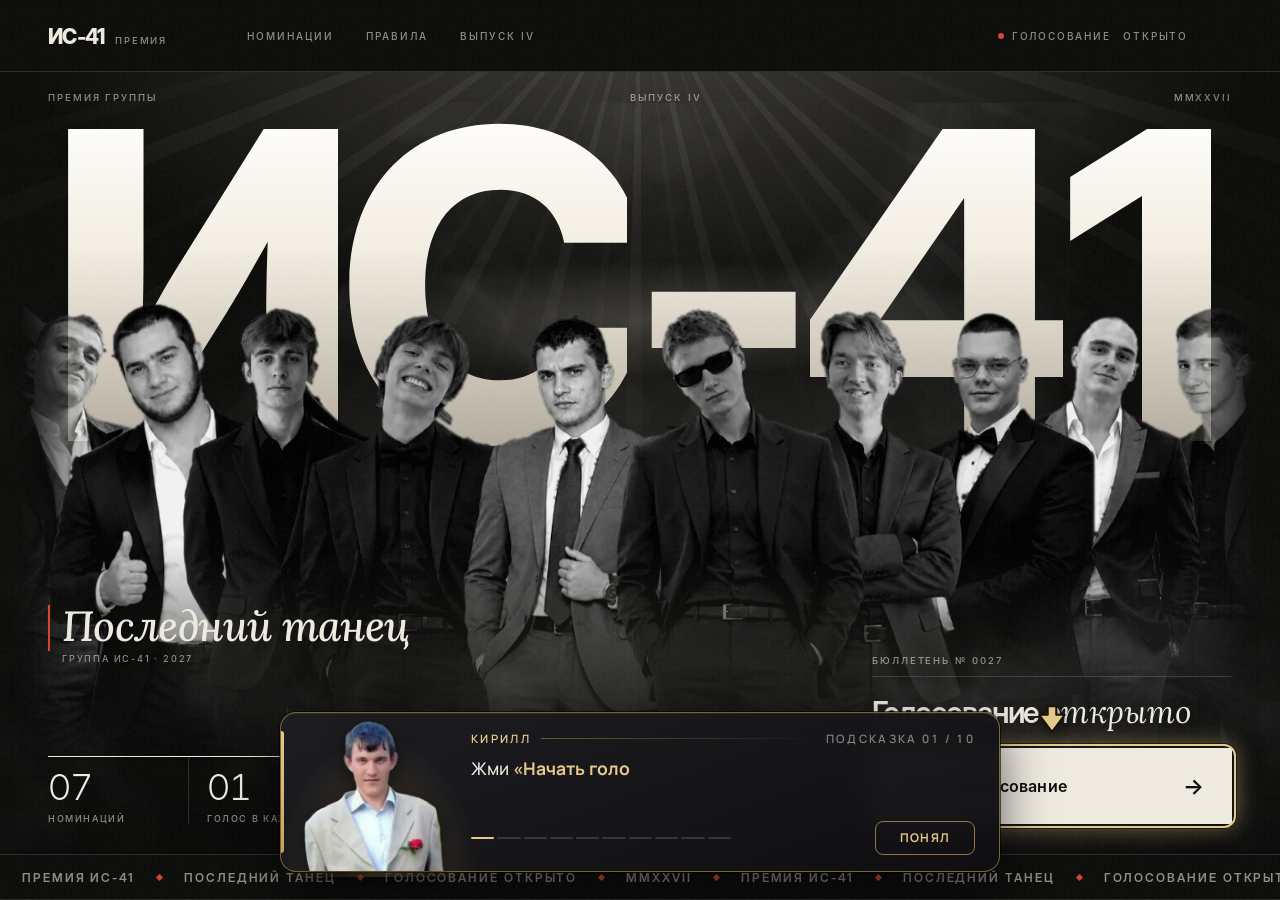
==== commit 77feaf6a: "New hint photos; recompress videos (59MB->4MB), add service worker cache and idle prefetch Co-Author" ====
--- a/index.html
+++ b/index.html
@@ -4,7 +4,7 @@
     <meta charset="UTF-8">
     <meta name="viewport" content="width=device-width, initial-scale=1.0, maximum-scale=1.0, minimum-scale=1.0, user-scalable=no, viewport-fit=cover">
     <title>Голосование 2027</title>
-    <link rel="preload" href="fonts/lx-d800.woff" as="font" type="font/woff" crossorigin><link rel="preload" href="fonts/lx-d600.woff" as="font" type="font/woff" crossorigin><link rel="preload" href="fonts/lx-t400.woff" as="font" type="font/woff" crossorigin><link rel="preload" href="fonts/lx-t500.woff" as="font" type="font/woff" crossorigin>
+    <link rel="preload" href="img/group.webp" as="image" fetchpriority="high"><link rel="preload" href="fonts/lx-d800.woff" as="font" type="font/woff" crossorigin><link rel="preload" href="fonts/lx-d600.woff" as="font" type="font/woff" crossorigin><link rel="preload" href="fonts/lx-t400.woff" as="font" type="font/woff" crossorigin><link rel="preload" href="fonts/lx-t500.woff" as="font" type="font/woff" crossorigin>
     <link rel="preconnect" href="https://fonts.googleapis.com">
     <link rel="preconnect" href="https://fonts.gstatic.com" crossorigin>
     <link rel="stylesheet" href="https://fonts.googleapis.com/css2?family=Manrope:wght@400;500;600;700;800&family=Oswald:wght@400;500;600;700&family=Caveat:wght@500;700&family=Playfair+Display+SC:wght@700;900&family=Cormorant+SC:wght@500;600;700&display=swap" media="print" onload="this.media='all'"><noscript><link rel="stylesheet" href="https://fonts.googleapis.com/css2?family=Manrope:wght@400;500;600;700;800&family=Oswald:wght@400;500;600;700&family=Caveat:wght@500;700&family=Playfair+Display+SC:wght@700;900&family=Cormorant+SC:wght@500;600;700&display=swap"></noscript>
@@ -816,7 +816,14 @@
     </section>
 
     <script src="songs.js"></script>
-    <script src="hints.js?v=6"></script>
+    <script>
+/* кэш + фоновая подгрузка тяжёлого, чтобы всё открывалось мгновенно */
+if('serviceWorker' in navigator&&(location.protocol==='https:'||location.hostname==='localhost')){addEventListener('load',function(){navigator.serviceWorker.register('sw.js').catch(function(){})})}
+addEventListener('load',function(){var idle=window.requestIdleCallback||function(f){return setTimeout(f,1500)};idle(function(){
+['videos/intro.mp4','videos/outro.mp4','img/wood.webp','img/paper.webp','img/cork.webp','img/fog.webp','img/lg_evolute.webp','img/lg_gotek.webp','img/lg_moloko.webp','cars/frolov.webp','cars/galkin.webp','cars/kulikov.webp','cars/samsonov.webp','cars/senchenko.webp','cars/serikov.webp','audio/loader.mp3'].forEach(function(u,i){setTimeout(function(){try{fetch(u,{priority:'low'}).catch(function(){})}catch(e){}},i*250)})
+},{timeout:4000})});
+</script>
+<script src="hints.js?v=7"></script>
     <script src="script.js?v=52" defer></script>
 <script>
 /* mobile lock: no zoom, no double-tap zoom, no rubber band */
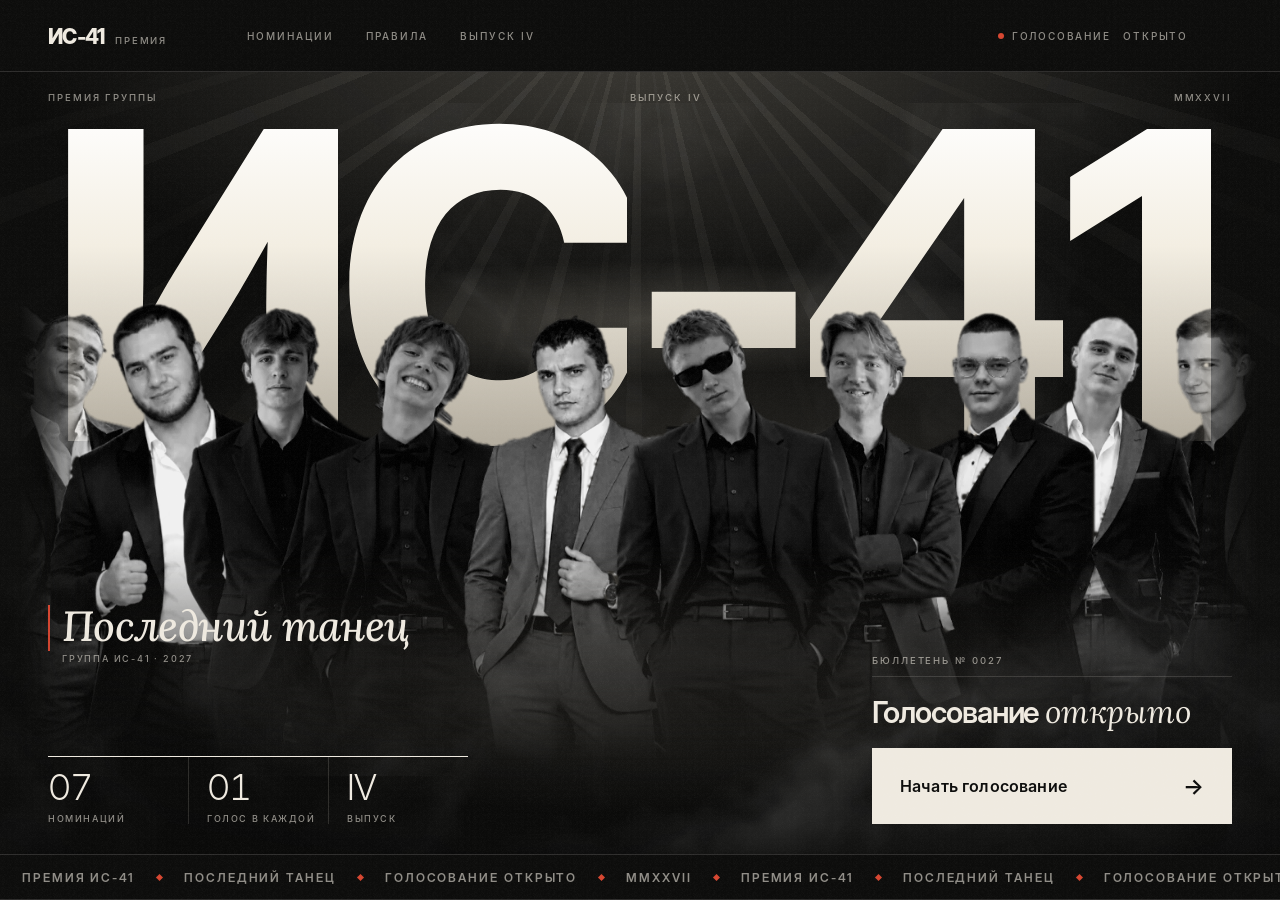
==== commit 15b76333: "Add files via upload" ====
--- a/index.html
+++ b/index.html
@@ -2,31 +2,23 @@
 <html lang="ru">
 <head>
     <meta charset="UTF-8">
-    <meta name="viewport" content="width=device-width, initial-scale=1.0, maximum-scale=1.0, minimum-scale=1.0, user-scalable=no, viewport-fit=cover">
+    <meta name="viewport" content="width=device-width, initial-scale=1.0, maximum-scale=1.0, user-scalable=no">
     <title>Голосование 2027</title>
-    <link rel="preload" href="img/group.webp" as="image" fetchpriority="high"><link rel="preload" href="fonts/lx-d800.woff" as="font" type="font/woff" crossorigin><link rel="preload" href="fonts/lx-d600.woff" as="font" type="font/woff" crossorigin><link rel="preload" href="fonts/lx-t400.woff" as="font" type="font/woff" crossorigin><link rel="preload" href="fonts/lx-t500.woff" as="font" type="font/woff" crossorigin>
+    <link rel="preload" href="fonts/lx-d800.woff" as="font" type="font/woff" crossorigin><link rel="preload" href="fonts/lx-d600.woff" as="font" type="font/woff" crossorigin><link rel="preload" href="fonts/lx-t400.woff" as="font" type="font/woff" crossorigin><link rel="preload" href="fonts/lx-t500.woff" as="font" type="font/woff" crossorigin>
     <link rel="preconnect" href="https://fonts.googleapis.com">
     <link rel="preconnect" href="https://fonts.gstatic.com" crossorigin>
     <link rel="stylesheet" href="https://fonts.googleapis.com/css2?family=Manrope:wght@400;500;600;700;800&family=Oswald:wght@400;500;600;700&family=Caveat:wght@500;700&family=Playfair+Display+SC:wght@700;900&family=Cormorant+SC:wght@500;600;700&display=swap" media="print" onload="this.media='all'"><noscript><link rel="stylesheet" href="https://fonts.googleapis.com/css2?family=Manrope:wght@400;500;600;700;800&family=Oswald:wght@400;500;600;700&family=Caveat:wght@500;700&family=Playfair+Display+SC:wght@700;900&family=Cormorant+SC:wght@500;600;700&display=swap"></noscript>
-    <style id="mobile-lock">
-html,body{touch-action:pan-x pan-y;overscroll-behavior:none;-webkit-text-size-adjust:100%;text-size-adjust:100%;-webkit-tap-highlight-color:transparent}
-html{-webkit-touch-callout:none}
-body{-webkit-touch-callout:none}
-img{-webkit-user-drag:none;-webkit-touch-callout:none}
-input,textarea,select{font-size:max(16px,1em)}
-</style>
-    <link rel="stylesheet" href="app.css?v=53">
-    <link rel="stylesheet" href="hints.css?v=3">
+    <link rel="stylesheet" href="app.css?v=52">
     <script src="https://telegram.org/js/telegram-web-app.js" defer></script>
 </head>
 <body>
     <div class="background"></div>
     <div class="portrait-decor" aria-hidden="true">
-        <img class="portrait p1" src="photo/Другие/литнарович.webp" alt="" decoding="async">
-        <img class="portrait p2" src="photo/Другие/Лукин.webp" alt="" decoding="async">
-        <img class="portrait p3" src="photo/Другие/Эльчин.webp" alt="" decoding="async">
-        <img class="portrait p4" src="photo/Другие/Куликов.webp" alt="" decoding="async">
-        <img class="portrait p5" src="photo/Другие/Галкин.webp" alt="" decoding="async">
+        <img class="portrait p1" src="photo/Литнарович.jpg" alt="" loading="lazy" decoding="async" fetchpriority="low">
+        <img class="portrait p2" src="photo/Лукин.jpg" alt="" loading="lazy" decoding="async" fetchpriority="low">
+        <img class="portrait p3" src="photo/Эльчин.jpg" alt="" loading="lazy" decoding="async" fetchpriority="low">
+        <img class="portrait p4" src="photo/Куликов.jpg" alt="" loading="lazy" decoding="async" fetchpriority="low">
+        <img class="portrait p5" src="photo/Галкин.jpg" alt="" loading="lazy" decoding="async" fetchpriority="low">
         <span class="oscar o1">★</span><span class="oscar o2">★</span><span class="oscar o3">★</span><span class="oscar o4">★</span><span class="oscar o5">★</span>
     </div>
 
@@ -105,7 +97,7 @@
                 <div class="nominee-subblock">
                     <div class="nominee" data-nominee="Алиев" data-row="Ходящий">
                         <div class="nominee-front">
-                            <img src="photo/СамыйХодящий/Алиев.webp" alt="Алиев Александр" decoding="async">
+                            <img src="photo/СамыйХодящий/Алиев.png" alt="Алиев Александр" loading="lazy" decoding="async">
                             <h3>Алиев Александр</h3>
                         </div>
                         <div class="nominee-back">
@@ -121,7 +113,7 @@
                     </div>
                     <div class="nominee" data-nominee="Галкин" data-row="Ходящий">
                         <div class="nominee-front">
-                            <img src="photo/СамыйХодящий/Галкин.webp" alt="Галкин Виталий" decoding="async">
+                            <img src="photo/СамыйХодящий/Галкин.png" alt="Галкин Виталий" loading="lazy" decoding="async">
                             <h3>Галкин Виталий</h3>
                         </div>
                         <div class="nominee-back">
@@ -142,7 +134,7 @@
                     <div class="nominee winner" data-nominee="Литнарович Кирилл" data-row="Самый Ходящий" data-video="videos/candidates/2.mp4">
                         
                         <div class="nominee-front">
-                            <img src="photo/СамыйХодящий/литнарович.webp" alt="Литнарович Кирилл" decoding="async">
+                            <img src="photo/СамыйХодящий/литнарович.png" alt="Литнарович Кирилл" loading="lazy" decoding="async">
                             <h3>Литнарович Кирилл</h3>
                         </div>
                         <div class="nominee-back">
@@ -157,7 +149,7 @@
                     </div>
                     <div class="nominee" data-nominee="Голиков Матвей" data-row="Самый Ходящий">
                         <div class="nominee-front">
-                            <img src="photo/СамыйХодящий/Голиков.webp" alt="Голиков Матвей" decoding="async">
+                            <img src="photo/СамыйХодящий/Голиков.png" alt="Голиков Матвей" loading="lazy" decoding="async">
                             <h3>Голиков Матвей</h3>
                         </div>
                         <div class="nominee-back">
@@ -173,7 +165,7 @@
                     </div>
                     <div class="nominee" data-nominee="Куликов Виталий" data-row="Самый Ходящий">
                         <div class="nominee-front">
-                            <img src="photo/СамыйХодящий/Куликов.webp" alt="Куликов Виталий" decoding="async">
+                            <img src="photo/СамыйХодящий/Куликов.png" alt="Куликов Виталий" loading="lazy" decoding="async">
                             <h3>Куликов Виталий</h3>
                         </div>
                         <div class="nominee-back">
@@ -189,7 +181,7 @@
                     </div>
                     <div class="nominee" data-nominee="Берсенев Илья" data-row="Самый Ходящий">
                         <div class="nominee-front">
-                            <img src="photo/СамыйХодящий/Берсенев.webp" alt="Берсенев Илья" decoding="async">
+                            <img src="photo/СамыйХодящий/Берсенев.png" alt="Берсенев Илья" loading="lazy" decoding="async">
                             <h3>Берсенев Илья</h3>
                         </div>
                         <div class="nominee-back">
@@ -212,7 +204,7 @@
                 <div class="nominee-subblock">
                     <div class="nominee" data-nominee="Полякова Екатерина " data-row="Главный прогульщик">
                         <div class="nominee-front">
-                            <img src="photo/Другие/Полякова.webp" alt="Полякова Екатерина" decoding="async">
+                            <img src="photo/Другие/Полякова.jpg" alt="Полякова Екатерина" loading="lazy" decoding="async">
                             <h3>Полякова Екатерина</h3>
                         </div>
                         <div class="nominee-back">
@@ -222,7 +214,7 @@
                     </div>
                     <div class="nominee" data-nominee="Иванова Маргарита" data-row="Главный прогульщик">
                         <div class="nominee-front">
-                            <img src="photo/Другие/Рита.webp" alt="Иванова Маргарита" decoding="async">
+                            <img src="photo/Другие/Рита.jpg" alt="Иванова Маргарита" loading="lazy" decoding="async">
                             <h3>Иванова Маргарита</h3>
                         </div>
                         <div class="nominee-back">
@@ -232,7 +224,7 @@
                     </div>
                     <div class="nominee" data-nominee="Фролов Андрей" data-row="Главный прогульщик">
                         <div class="nominee-front">
-                            <img src="photo/Другие/Фролов.webp" alt="Фролов Андрей" decoding="async">
+                            <img src="photo/Другие/Фролов.jpg" alt="Фролов Андрей" loading="lazy" decoding="async">
                             <h3>Фролов Андрей</h3>
                         </div>
                         <div class="nominee-back">
@@ -248,7 +240,7 @@
                     </div>
                     <div class="nominee" data-nominee="Самсонов Константин" data-row="Главный прогульщик">
                         <div class="nominee-front">
-                            <img src="photo/Другие/Самсонов.webp" alt="Самсонов Константин" decoding="async">
+                            <img src="photo/Другие/Самсонов.png" alt="Самсонов Константин" loading="lazy" decoding="async">
                             <h3>Самсонов Константин</h3>
                         </div>
                         <div class="nominee-back">
@@ -264,7 +256,7 @@
                     </div>
                     <div class="nominee" data-nominee="Караев Эльчин" data-row="Главный прогульщик">
                         <div class="nominee-front">
-                            <img src="photo/Другие/Эльчин.webp" alt="Караев Эльчин" decoding="async">
+                            <img src="photo/Другие/Эльчин.jpg" alt="Караев Эльчин" loading="lazy" decoding="async">
                             <h3>Караев Эльчин</h3>
                         </div>
                         <div class="nominee-back">
@@ -280,7 +272,7 @@
                     </div>
                     <div class="nominee" data-nominee="Сенченко Дмитрий" data-row="Главный прогульщик">
                         <div class="nominee-front">
-                            <img src="photo/Другие/Сенченко.webp" alt="Сенченко Дмитрий" decoding="async">
+                            <img src="photo/Другие/Сенченко.jpg" alt="Сенченко Дмитрий" loading="lazy" decoding="async">
                             <h3>Сенченко Дмитрий</h3>
                         </div>
                         <div class="nominee-back">
@@ -303,7 +295,7 @@
                 <div class="nominee-subblock">
                     <div class="nominee winner" data-nominee="Караев Эльчин" data-row="Флешбэк года">
                         <div class="nominee-front">
-                            <img src="photo/Другие/Эльчин.webp" alt="Караев Эльчин" decoding="async">
+                            <img src="photo/Другие/Эльчин.jpg" alt="Караев Эльчин" loading="lazy" decoding="async">
                             <h3>Караев Эльчин</h3>
                         </div>
                         <div class="nominee-back">
@@ -313,7 +305,7 @@
                     </div>
                     <div class="nominee" data-nominee="Лукин Александр" data-row="Флешбэк года">
                         <div class="nominee-front">
-                            <img src="photo/Другие/Лукин.webp" alt="Лукин Александр" decoding="async">
+                            <img src="photo/Другие/Лукин.jpg" alt="Лукин Александр" loading="lazy" decoding="async">
                             <h3>Лукин Александр</h3>
                         </div>
                         <div class="nominee-back">
@@ -323,7 +315,7 @@
                     </div>
                     <div class="nominee" data-nominee="Сериков Александр" data-row="Флешбэк года">
                         <div class="nominee-front">
-                            <img src="photo/Другие/Тигр.webp" alt="Сериков Александр" decoding="async">
+                            <img src="photo/Другие/Тигр.jpg" alt="Сериков Александр" loading="lazy" decoding="async">
                             <h3>Сериков Александр</h3>
                         </div>
                         <div class="nominee-back">
@@ -333,7 +325,7 @@
                     </div>
                     <div class="nominee" data-nominee="Литнарович Кирилл" data-row="Флешбэк года">
                         <div class="nominee-front">
-                            <img src="photo/Другие/литнарович.webp" alt="Литнарович Кирилл" decoding="async">
+                            <img src="photo/Другие/литнарович.jpg" alt="Литнарович Кирилл" loading="lazy" decoding="async">
                             <h3>Литнарович Кирилл</h3>
                         </div>
                         <div class="nominee-back">
@@ -343,7 +335,7 @@
                     </div>
                     <div class="nominee" data-nominee="Куликов Виталий" data-row="Флешбэк года">
                         <div class="nominee-front">
-                            <img src="photo/Другие/Куликов.webp" alt="Куликов Виталий" decoding="async">
+                            <img src="photo/Другие/Куликов.jpg" alt="Куликов Виталий" loading="lazy" decoding="async">
                             <h3>Куликов Виталий</h3>
                         </div>
                         <div class="nominee-back">
@@ -360,7 +352,7 @@
                 <div class="nominee-subblock">
                     <div class="nominee" data-nominee="Голиков Матвей" data-row="Заводчанин года" data-plant="gotek">
                         <div class="nominee-front">
-                            <img src="photo/Завод/Gotek/Голиков.webp" alt="Голиков Матвей" decoding="async">
+                            <img src="photo/Завод/Gotek/Голиков.png" alt="Голиков Матвей" loading="lazy" decoding="async">
                             <h3>Голиков Матвей</h3>
                         </div>
                         <div class="nominee-back">
@@ -370,7 +362,7 @@
                     </div>
                     <div class="nominee" data-nominee="Караев Эльчин" data-row="Заводчанин года" data-plant="gotek">
                         <div class="nominee-front">
-                            <img src="photo/Завод/Gotek/Караев.webp" alt="Караев Эльчин" decoding="async">
+                            <img src="photo/Завод/Gotek/Караев.png" alt="Караев Эльчин" loading="lazy" decoding="async">
                             <h3>Караев Эльчин</h3>
                         </div>
                         <div class="nominee-back">
@@ -380,7 +372,7 @@
                     </div>
                     <div class="nominee" data-nominee="Лукин Александр" data-row="Заводчанин года" data-plant="gotek">
                         <div class="nominee-front">
-                            <img src="photo/Завод/Gotek/Лукин.webp" alt="Лукин Александр" decoding="async">
+                            <img src="photo/Завод/Gotek/Лукин.png" alt="Лукин Александр" loading="lazy" decoding="async">
                             <h3>Лукин Александр</h3>
                         </div>
                         <div class="nominee-back">
@@ -390,7 +382,7 @@
                     </div>
                     <div class="nominee" data-nominee="Сериков Александр" data-row="Заводчанин года" data-plant="gotek">
                         <div class="nominee-front">
-                            <img src="photo/Завод/Gotek/Сериков.webp" alt="Сериков Александр" decoding="async">
+                            <img src="photo/Завод/Gotek/Сериков.png" alt="Сериков Александр" loading="lazy" decoding="async">
                             <h3>Сериков Александр</h3>
                         </div>
                         <div class="nominee-back">
@@ -400,7 +392,7 @@
                     </div>
                     <div class="nominee" data-nominee="Чертовских Андрей" data-row="Заводчанин года" data-plant="gotek">
                         <div class="nominee-front">
-                            <img src="photo/Завод/Gotek/Чертовских.webp" alt="Чертовских Андрей" decoding="async">
+                            <img src="photo/Завод/Gotek/Чертовских.jpg" alt="Чертовских Андрей" loading="lazy" decoding="async">
                             <h3>Чертовских Андрей</h3>
                         </div>
                         <div class="nominee-back">
@@ -410,7 +402,7 @@
                     </div>
                     <div class="nominee" data-nominee="Берсенев Илья" data-row="Заводчанин года" data-plant="moloko">
                         <div class="nominee-front">
-                            <img src="photo/Завод/Молоко/Берсенев .webp" alt="Берсенев Илья" decoding="async">
+                            <img src="photo/Завод/Молоко/Берсенев .png" alt="Берсенев Илья" loading="lazy" decoding="async">
                             <h3>Берсенев Илья</h3>
                         </div>
                         <div class="nominee-back">
@@ -420,7 +412,7 @@
                     </div>
                     <div class="nominee" data-nominee="Полякова Екатерина" data-row="Заводчанин года" data-plant="moloko">
                         <div class="nominee-front">
-                            <img src="photo/Завод/Молоко/Полякова.webp" alt="Полякова Екатерина" decoding="async">
+                            <img src="photo/Завод/Молоко/Полякова.png" alt="Полякова Екатерина" loading="lazy" decoding="async">
                             <h3>Полякова Екатерина</h3>
                         </div>
                         <div class="nominee-back">
@@ -430,7 +422,7 @@
                     </div>
                     <div class="nominee" data-nominee="Сенченко Дмитрий" data-row="Заводчанин года" data-plant="moloko">
                         <div class="nominee-front">
-                            <img src="photo/Завод/Молоко/Сенченко .webp" alt="Сенченко Дмитрий" decoding="async">
+                            <img src="photo/Завод/Молоко/Сенченко .png" alt="Сенченко Дмитрий" loading="lazy" decoding="async">
                             <h3>Сенченко Дмитрий</h3>
                         </div>
                         <div class="nominee-back">
@@ -440,7 +432,7 @@
                     </div>
                     <div class="nominee" data-nominee="Куликов Виталий" data-row="Заводчанин года" data-plant="evolute">
                         <div class="nominee-front">
-                            <img src="photo/Завод/Evolute/Куликов.webp" alt="Куликов Виталий" decoding="async">
+                            <img src="photo/Завод/Evolute/Куликов.png" alt="Куликов Виталий" loading="lazy" decoding="async">
                             <h3>Куликов Виталий</h3>
                         </div>
                         <div class="nominee-back">
@@ -450,7 +442,7 @@
                     </div>
                     <div class="nominee" data-nominee="Сидоров Никита" data-row="Заводчанин года" data-plant="evolute">
                         <div class="nominee-front">
-                            <img src="photo/Завод/Evolute/Сидоров.webp" alt="Сидоров Никита" decoding="async">
+                            <img src="photo/Завод/Evolute/Сидоров.png" alt="Сидоров Никита" loading="lazy" decoding="async">
                             <h3>Сидоров Никита</h3>
                         </div>
                         <div class="nominee-back">
@@ -460,7 +452,7 @@
                     </div>
                     <div class="nominee" data-nominee="Фролов Андрей" data-row="Заводчанин года" data-plant="evolute">
                         <div class="nominee-front">
-                            <img src="photo/Завод/Evolute/Фролов .webp" alt="Фролов Андрей" decoding="async">
+                            <img src="photo/Завод/Evolute/Фролов .png" alt="Фролов Андрей" loading="lazy" decoding="async">
                             <h3>Фролов Андрей</h3>
                         </div>
                         <div class="nominee-back">
@@ -477,7 +469,7 @@
                 <div class="nominee-subblock">
                     <div class="nominee winner" data-nominee="Галкин Виталий" data-row="Прилежный студент" data-video="videos/candidates/roldugin-spokoyniy.mp4">
                         <div class="nominee-front">
-                            <img src="photo/Другие/Галкин.webp" alt="Галкин Виталий" decoding="async">
+                            <img src="photo/Другие/Галкин.jpg" alt="Галкин Виталий" loading="lazy" decoding="async">
                             <h3>Галкин Виталий</h3>
                         </div>
                         <div class="nominee-back">
@@ -487,7 +479,7 @@
                     </div>
                     <div class="nominee" data-nominee="Голиков Матвей" data-row="Прилежный студент">
                         <div class="nominee-front">
-                            <img src="photo/Другие/Голиков.webp" alt="Голиков Матвей" decoding="async">
+                            <img src="photo/Другие/Голиков.jpg" alt="Голиков Матвей" loading="lazy" decoding="async">
                             <h3>Голиков Матвей</h3>
                         </div>
                         <div class="nominee-back">
@@ -497,7 +489,7 @@
                     </div>
                     <div class="nominee" data-nominee="Алиев Александр" data-row="Прилежный студент">
                         <div class="nominee-front">
-                            <img src="photo/Другие/Алиев.webp" alt="Алиев Александр" decoding="async">
+                            <img src="photo/Другие/Алиев.jpg" alt="Алиев Александр" loading="lazy" decoding="async">
                             <h3>Алиев Александр</h3>
                         </div>
                         <div class="nominee-back">
@@ -507,7 +499,7 @@
                     </div>
                     <div class="nominee" data-nominee="Сидоров Никита" data-row="Прилежный студент">
                         <div class="nominee-front">
-                            <img src="photo/Другие/Сидоров.webp" alt="Сидоров Никита" decoding="async">
+                            <img src="photo/Другие/Сидоров.jpg" alt="Сидоров Никита" loading="lazy" decoding="async">
                             <h3>Сидоров Никита</h3>
                         </div>
                         <div class="nominee-back">
@@ -517,7 +509,7 @@
                     </div>
                     <div class="nominee" data-nominee="Иванова Маргарита" data-row="Прилежный студент">
                         <div class="nominee-front">
-                            <img src="photo/Другие/Рита.webp" alt="Иванова Маргарита" decoding="async">
+                            <img src="photo/Другие/Рита.jpg" alt="Иванова Маргарита" loading="lazy" decoding="async">
                             <h3>Иванова Маргарита</h3>
                         </div>
                         <div class="nominee-back">
@@ -527,7 +519,7 @@
                     </div>
                     <div class="nominee" data-nominee="Чертовских Андрей" data-row="Прилежный студент">
                         <div class="nominee-front">
-                            <img src="photo/Другие/Чертовских.webp" alt="Чертовских Андрей" decoding="async">
+                            <img src="photo/Другие/Чертовских.jpg" alt="Чертовских Андрей" loading="lazy" decoding="async">
                             <h3>Чертовских Андрей</h3>
                         </div>
                         <div class="nominee-back">
@@ -544,7 +536,7 @@
                 <div class="nominee-subblock">
                     <div class="nominee" data-nominee="Галкин Виталий" data-row="Машина года">
                         <div class="nominee-front">
-                            <img src="photo/Другие/Галкин.webp" alt="Галкин Виталий" decoding="async">
+                            <img src="photo/Галкин.jpg" alt="Галкин Виталий" loading="lazy" decoding="async">
                             <h3>Галкин Виталий</h3>
                         </div>
                         <div class="nominee-back">
@@ -554,7 +546,7 @@
                     </div>
                     <div class="nominee" data-nominee="Сенченко Дмитрий" data-row="Машина года">
                         <div class="nominee-front">
-                            <img src="photo/Другие/Сенченко.webp" alt="Сенченко Дмитрий" decoding="async">
+                            <img src="photo/Сенченко.jpg" alt="Сенченко Дмитрий" loading="lazy" decoding="async">
                             <h3>Сенченко Дмитрий</h3>
                         </div>
                         <div class="nominee-back">
@@ -564,7 +556,7 @@
                     </div>
                     <div class="nominee" data-nominee="Фролов Андрей" data-row="Машина года">
                         <div class="nominee-front">
-                            <img src="photo/Другие/Фролов.webp" alt="Фролов Андрей" decoding="async">
+                            <img src="photo/Фролов.jpg" alt="Фролов Андрей" loading="lazy" decoding="async">
                             <h3>Фролов Андрей</h3>
                         </div>
                         <div class="nominee-back">
@@ -574,7 +566,7 @@
                     </div>
                     <div class="nominee" data-nominee="Самсонов Константин" data-row="Машина года">
                         <div class="nominee-front">
-                            <img src="photo/Другие/Самсонов.webp" alt="Самсонов Константин" decoding="async">
+                            <img src="photo/Самсонов.png" alt="Самсонов Константин" loading="lazy" decoding="async">
                             <h3>Самсонов Константин</h3>
                         </div>
                         <div class="nominee-back">
@@ -584,7 +576,7 @@
                     </div>
                     <div class="nominee" data-nominee="Куликов Виталий" data-row="Машина года">
                         <div class="nominee-front">
-                            <img src="photo/Другие/Куликов.webp" alt="Куликов Виталий" decoding="async">
+                            <img src="photo/Куликов.jpg" alt="Куликов Виталий" loading="lazy" decoding="async">
                             <h3>Куликов Виталий</h3>
                         </div>
                         <div class="nominee-back">
@@ -594,7 +586,7 @@
                     </div>
                     <div class="nominee" data-nominee="Сериков Александр" data-row="Машина года">
                         <div class="nominee-front">
-                            <img src="photo/Другие/Тигр.webp" alt="Сериков Александр" decoding="async">
+                            <img src="photo/Другие/Тигр.jpg" alt="Сериков Александр" loading="lazy" decoding="async">
                             <h3>Сериков Александр</h3>
                         </div>
                         <div class="nominee-back">
@@ -611,7 +603,7 @@
                 <div class="nominee-subblock">
                     <div class="nominee" data-nominee="Алиев Александр" data-row="Король Группы">
                         <div class="nominee-front">
-                            <img src="photo/КорольГруппы/Алиев.webp" alt="Алиев Александр" decoding="async">
+                            <img src="photo/КорольГруппы/Алиев.jpg" alt="Алиев Александр" loading="lazy" decoding="async">
                             <h3>Алиев Александр</h3>
                         </div>
                         <div class="nominee-back">
@@ -621,7 +613,7 @@
                     </div>
                     <div class="nominee" data-nominee="Берсенёв Илья" data-row="Король Группы">
                         <div class="nominee-front">
-                            <img src="photo/КорольГруппы/Берсенев.webp" alt="Берсенёв Илья" decoding="async">
+                            <img src="photo/КорольГруппы/Берсенев.png" alt="Берсенёв Илья" loading="lazy" decoding="async">
                             <h3>Берсенёв Илья</h3>
                         </div>
                         <div class="nominee-back">
@@ -631,7 +623,7 @@
                     </div>
                     <div class="nominee" data-nominee="Галкин Виталий" data-row="Король Группы">
                         <div class="nominee-front">
-                            <img src="photo/КорольГруппы/Галкин.webp" alt="Галкин Виталий" decoding="async">
+                            <img src="photo/КорольГруппы/Галкин.png" alt="Галкин Виталий" loading="lazy" decoding="async">
                             <h3>Галкин Виталий</h3>
                         </div>
                         <div class="nominee-back">
@@ -641,7 +633,7 @@
                     </div>
                     <div class="nominee" data-nominee="Голиков Матвей" data-row="Король Группы">
                         <div class="nominee-front">
-                            <img src="photo/КорольГруппы/Голиков.webp" alt="Голиков Матвей" decoding="async">
+                            <img src="photo/КорольГруппы/Голиков.png" alt="Голиков Матвей" loading="lazy" decoding="async">
                             <h3>Голиков Матвей</h3>
                         </div>
                         <div class="nominee-back">
@@ -651,7 +643,7 @@
                     </div>
                     <div class="nominee" data-nominee="Иванова Маргарита" data-row="Король Группы">
                         <div class="nominee-front">
-                            <img src="photo/КорольГруппы/" alt="Иванова Маргарита" decoding="async">
+                            <img src="photo/КорольГруппы/" alt="Иванова Маргарита" loading="lazy" decoding="async">
                             <h3>Иванова Маргарита</h3>
                         </div>
                         <div class="nominee-back">
@@ -661,7 +653,7 @@
                     </div>
                     <div class="nominee" data-nominee="Караев Эльчин" data-row="Король Группы">
                         <div class="nominee-front">
-                            <img src="photo/КорольГруппы/Караев.webp" alt="Караев Эльчин" decoding="async">
+                            <img src="photo/КорольГруппы/Караев.png" alt="Караев Эльчин" loading="lazy" decoding="async">
                             <h3>Караев Эльчин</h3>
                         </div>
                         <div class="nominee-back">
@@ -671,7 +663,7 @@
                     </div>
                     <div class="nominee" data-nominee="Куликов Виталий" data-row="Король Группы">
                         <div class="nominee-front">
-                            <img src="photo/КорольГруппы/Куликов.webp" alt="Куликов Виталий" decoding="async">
+                            <img src="photo/КорольГруппы/Куликов.png" alt="Куликов Виталий" loading="lazy" decoding="async">
                             <h3>Куликов Виталий</h3>
                         </div>
                         <div class="nominee-back">
@@ -682,7 +674,7 @@
                     <div class="nominee" data-nominee="Литнарович Кирилл" data-row="Король Группы">
                         <div class="winner-banner">Победитель в номинациях "Тоскик года" 2024,2025; "Воздухан года" 2025; "Канал года" 2025</div>
                         <div class="nominee-front">
-                            <img src="photo/КорольГруппы/Литнарович.webp" alt="Литнарович Кирилл" decoding="async">
+                            <img src="photo/КорольГруппы/Литнарович.png" alt="Литнарович Кирилл" loading="lazy" decoding="async">
                             <h3>Литнарович Кирилл</h3>
                         </div>
                         <div class="nominee-back">
@@ -693,7 +685,7 @@
                     <div class="nominee" data-nominee="Лукин Александр" data-row="Король Группы">
                         <div class="winner-banner">Победитель в номинациях "Оператор года" 2025; "Канал года" 2025</div>
                         <div class="nominee-front">
-                            <img src="photo/КорольГруппы/Лукин.webp" alt="Лукин Александр" decoding="async">
+                            <img src="photo/КорольГруппы/Лукин.png" alt="Лукин Александр" loading="lazy" decoding="async">
                             <h3>Лукин Александр</h3>
                         </div>
                         <div class="nominee-back">
@@ -703,7 +695,7 @@
                     </div>
                     <div class="nominee" data-nominee="Полякова Екатерина" data-row="Король Группы">
                         <div class="nominee-front">
-                            <img src="photo/КорольГруппы/Полякова.webp" alt="Полякова Екатерина" decoding="async">
+                            <img src="photo/КорольГруппы/Полякова.png" alt="Полякова Екатерина" loading="lazy" decoding="async">
                             <h3>Полякова Екатерина</h3>
                         </div>
                         <div class="nominee-back">
@@ -713,7 +705,7 @@
                     </div>
                     <div class="nominee" data-nominee="Самсонов Константин" data-row="Король Группы">
                         <div class="nominee-front">
-                            <img src="photo/КорольГруппы/Самсонов.webp" alt="Самсонов Константин" decoding="async">
+                            <img src="photo/КорольГруппы/Самсонов.png" alt="Самсонов Константин" loading="lazy" decoding="async">
                             <h3>Самсонов Константин</h3>
                         </div>
                         <div class="nominee-back">
@@ -723,7 +715,7 @@
                     </div>
                     <div class="nominee" data-nominee="Сенченко Дмитрий" data-row="Король Группы">
                         <div class="nominee-front">
-                            <img src="photo/КорольГруппы/Сенченко .webp" alt="Сенченко Дмитрий" decoding="async">
+                            <img src="photo/КорольГруппы/Сенченко .png" alt="Сенченко Дмитрий" loading="lazy" decoding="async">
                             <h3>Сенченко Дмитрий</h3>
                         </div>
                         <div class="nominee-back">
@@ -734,7 +726,7 @@
                     <div class="nominee" data-nominee="Сериков Александр" data-row="Король Группы">
                         <div class="winner-banner">Победитель в номинации "Мем года" 2024, 2025</div>
                         <div class="nominee-front">
-                            <img src="photo/КорольГруппы/Сериков.webp" alt="Сериков Александр" decoding="async">
+                            <img src="photo/КорольГруппы/Сериков.png" alt="Сериков Александр" loading="lazy" decoding="async">
                             <h3>Сериков Александр</h3>
                         </div>
                         <div class="nominee-back">
@@ -744,7 +736,7 @@
                     </div>
                     <div class="nominee" data-nominee="Сидоров Никита" data-row="Король Группы">
                         <div class="nominee-front">
-                            <img src="photo/КорольГруппы/Сидоров.webp" alt="Сидоров Никита" decoding="async">
+                            <img src="photo/КорольГруппы/Сидоров.png" alt="Сидоров Никита" loading="lazy" decoding="async">
                             <h3>Сидоров Никита</h3>
                         </div>
                         <div class="nominee-back">
@@ -754,7 +746,7 @@
                     </div>
                     <div class="nominee" data-nominee="Фролов Андрей" data-row="Король Группы">
                         <div class="nominee-front">
-                            <img src="photo/КорольГруппы/Фролов.webp" alt="Фролов Андрей" decoding="async">
+                            <img src="photo/КорольГруппы/Фролов.png" alt="Фролов Андрей" loading="lazy" decoding="async">
                             <h3>Фролов Андрей</h3>
                         </div>
                         <div class="nominee-back">
@@ -764,7 +756,7 @@
                     </div>
                     <div class="nominee" data-nominee="Чертовских Андрей" data-row="Король Группы">
                         <div class="nominee-front">
-                            <img src="photo/КорольГруппы/Чертовских.webp" alt="Чертовских Андрей" decoding="async">
+                            <img src="photo/КорольГруппы/Чертовских.png" alt="Чертовских Андрей" loading="lazy" decoding="async">
                             <h3>Чертовских Андрей</h3>
                         </div>
                         <div class="nominee-back">
@@ -815,28 +807,7 @@
       </div>
     </section>
 
-    <script src="songs.js"></script>
-    <script>
-/* кэш + фоновая подгрузка тяжёлого, чтобы всё открывалось мгновенно */
-if('serviceWorker' in navigator&&(location.protocol==='https:'||location.hostname==='localhost')){addEventListener('load',function(){navigator.serviceWorker.register('sw.js').catch(function(){})})}
-addEventListener('load',function(){var idle=window.requestIdleCallback||function(f){return setTimeout(f,1500)};idle(function(){
-['videos/intro.mp4','videos/outro.mp4','img/wood.webp','img/paper.webp','img/cork.webp','img/fog.webp','img/lg_evolute.webp','img/lg_gotek.webp','img/lg_moloko.webp','cars/frolov.webp','cars/galkin.webp','cars/kulikov.webp','cars/samsonov.webp','cars/senchenko.webp','cars/serikov.webp','audio/loader.mp3'].forEach(function(u,i){setTimeout(function(){try{fetch(u,{priority:'low'}).catch(function(){})}catch(e){}},i*250)})
-},{timeout:4000})});
-</script>
-<script src="hints.js?v=7"></script>
+    <script src="music/songs.js"></script>
     <script src="script.js?v=52" defer></script>
-<script>
-/* mobile lock: no zoom, no double-tap zoom, no rubber band */
-(function(){var d=document,o=function(e){e.preventDefault()};
-['gesturestart','gesturechange','gestureend'].forEach(function(n){d.addEventListener(n,o,{passive:false})});
-d.addEventListener('touchmove',function(e){if(e.touches.length>1)e.preventDefault()},{passive:false});
-var t=0;d.addEventListener('touchend',function(e){var n=Date.now();if(n-t<350&&!/^(INPUT|TEXTAREA|SELECT)$/.test(e.target.tagName))e.preventDefault();t=n},{passive:false});
-d.addEventListener('dblclick',o,{passive:false});
-})();
-/* instant photos: warm the cache for every photo right after first paint */
-(function(){var L=["photo/Другие/Алиев.webp", "photo/Другие/Галкин.webp", "photo/Другие/Голиков.webp", "photo/Другие/Куликов.webp", "photo/Другие/Лукин.webp", "photo/Другие/Полякова.webp", "photo/Другие/Рита.webp", "photo/Другие/Самсонов.webp", "photo/Другие/Сенченко.webp", "photo/Другие/Сидоров.webp", "photo/Другие/Тигр.webp", "photo/Другие/Фролов.webp", "photo/Другие/Чертовских.webp", "photo/Другие/Эльчин.webp", "photo/Другие/литнарович.webp", "photo/Завод/Evolute/Куликов.webp", "photo/Завод/Evolute/Сидоров.webp", "photo/Завод/Evolute/Фролов .webp", "photo/Завод/Gotek/Голиков.webp", "photo/Завод/Gotek/Караев.webp", "photo/Завод/Gotek/Лукин.webp", "photo/Завод/Gotek/Сериков.webp", "photo/Завод/Gotek/Чертовских.webp", "photo/Завод/Молоко/Берсенев .webp", "photo/Завод/Молоко/Полякова.webp", "photo/Завод/Молоко/Сенченко .webp", "photo/КорольГруппы/Алиев.webp", "photo/КорольГруппы/Берсенев.webp", "photo/КорольГруппы/Галкин.webp", "photo/КорольГруппы/Голиков.webp", "photo/КорольГруппы/Караев.webp", "photo/КорольГруппы/Куликов.webp", "photo/КорольГруппы/Литнарович.webp", "photo/КорольГруппы/Лукин.webp", "photo/КорольГруппы/Полякова.webp", "photo/КорольГруппы/Самсонов.webp", "photo/КорольГруппы/Сенченко .webp", "photo/КорольГруппы/Сериков.webp", "photo/КорольГруппы/Сидоров.webp", "photo/КорольГруппы/Фролов.webp", "photo/КорольГруппы/Чертовских.webp", "photo/СамыйХодящий/Алиев.webp", "photo/СамыйХодящий/Берсенев.webp", "photo/СамыйХодящий/Галкин.webp", "photo/СамыйХодящий/Голиков.webp", "photo/СамыйХодящий/Куликов.webp", "photo/СамыйХодящий/литнарович.webp"];
-function go(){var i=0;(function n(){for(var k=0;k<4&&i<L.length;k++){var im=new Image();im.decoding='async';im.src=L[i++];}if(i<L.length)setTimeout(n,60)})()}
-if(document.readyState==='complete')go();else addEventListener('load',go);})();
-</script>
 </body>
 </html>
